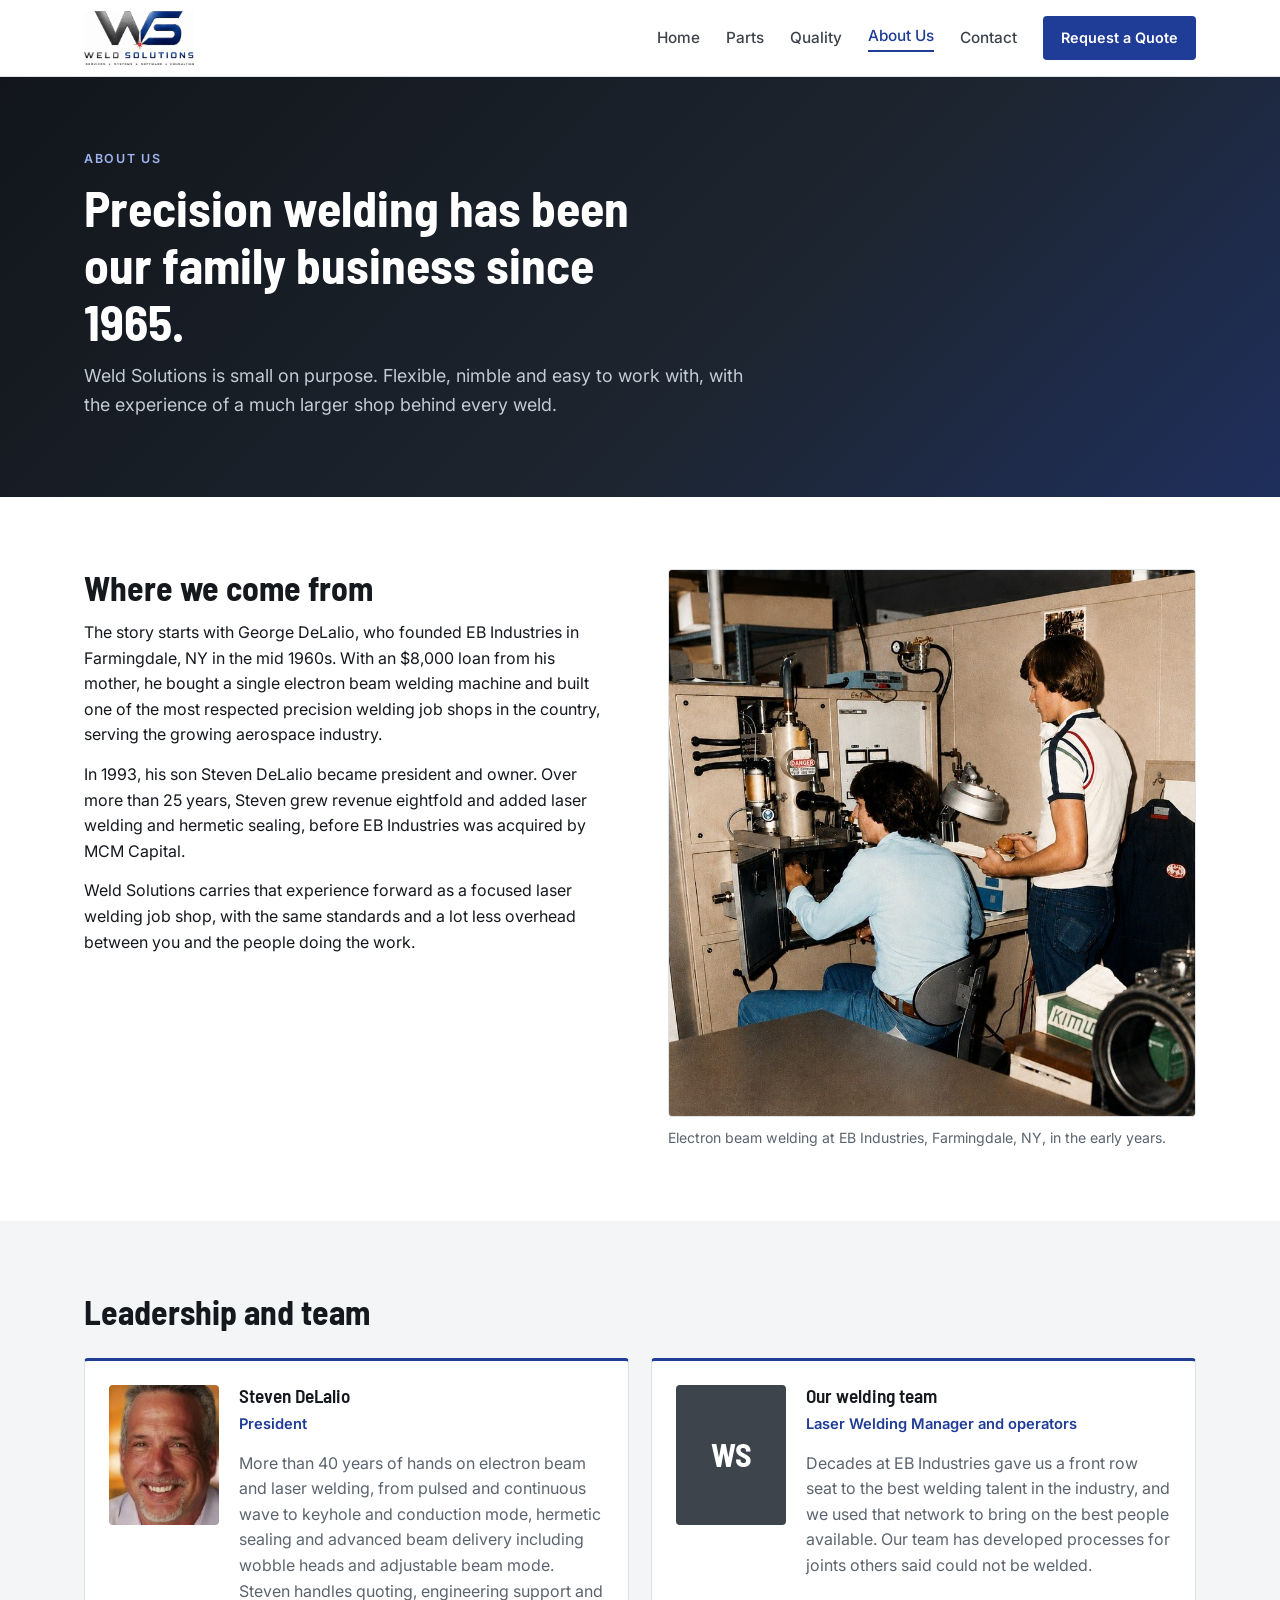
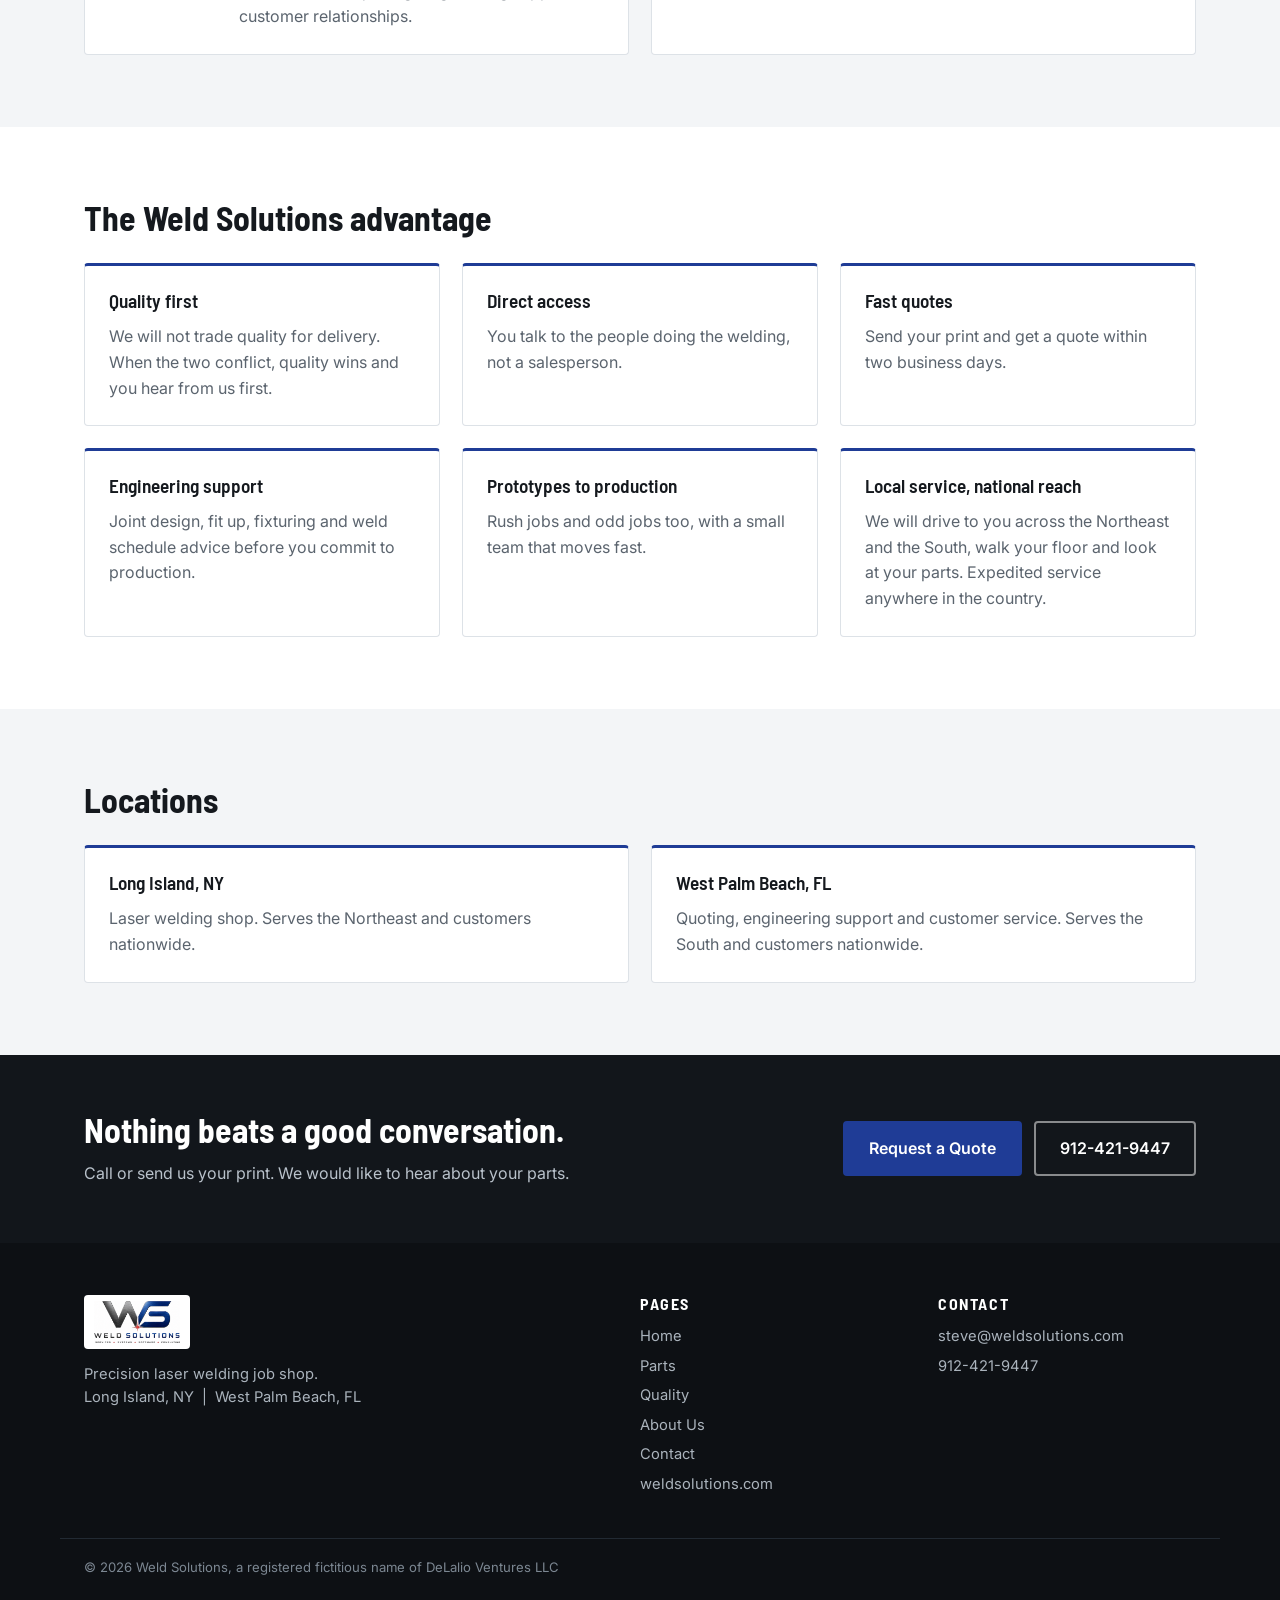
==== about.html @ ae3b3704 "Five page site: parts, quality, about, contact" ====
<!doctype html>
<html lang="en">
<head>
<meta charset="utf-8">
<meta name="viewport" content="width=device-width, initial-scale=1">
<title>About Us | Weld Solutions Laser Welding</title>
<meta name="description" content="Weld Solutions carries forward the experience of EB Industries, founded in 1965, as a focused precision laser welding job shop on Long Island, NY and in West Palm Beach, FL.">
<link rel="preconnect" href="https://fonts.googleapis.com">
<link rel="preconnect" href="https://fonts.gstatic.com" crossorigin>
<link href="https://fonts.googleapis.com/css2?family=Barlow+Semi+Condensed:wght@500;600;700&family=Inter:wght@400;500;600&display=swap" rel="stylesheet">
<link rel="stylesheet" href="styles.css">
</head>
<body>
<header class="site">
  <div class="wrap bar">
    <a class="logo" href="index.html"><img src="images/ws-logo.png" alt="Weld Solutions"></a>
    <button class="menu-btn" aria-label="Menu" onclick="document.body.classList.toggle('nav-open')">&#9776;</button>
    <nav><a href="index.html">Home</a><a href="parts.html">Parts</a><a href="quality.html">Quality</a><a href="about.html" class="on" aria-current="page">About Us</a><a href="contact.html">Contact</a><a class="btn small" href="contact.html">Request a Quote</a></nav>
  </div>
</header>
<main>

<section class="page-head"><div class="wrap">
  <p class="eyebrow">About us</p>
  <h1>Precision welding has been our family business since 1965.</h1>
  <p class="lead">Weld Solutions is small on purpose. Flexible, nimble and easy to work with, with the experience of a much larger shop behind every weld.</p>
</div></section>

<section><div class="wrap split">
  <div>
    <h2>Where we come from</h2>
    <p>The story starts with George DeLalio, who founded EB Industries in Farmingdale, NY in the mid 1960s. With an $8,000 loan from his mother, he bought a single electron beam welding machine and built one of the most respected precision welding job shops in the country, serving the growing aerospace industry.</p>
    <p>In 1993, his son Steven DeLalio became president and owner. Over more than 25 years, Steven grew revenue eightfold and added laser welding and hermetic sealing, before EB Industries was acquired by MCM Capital.</p>
    <p>Weld Solutions carries that experience forward as a focused laser welding job shop, with the same standards and a lot less overhead between you and the people doing the work.</p>
  </div>
  <figure class="fig">
    <img src="images/eb-industries-early-years.jpg" alt="Electron beam welding at EB Industries in its early years">
    <figcaption>Electron beam welding at EB Industries, Farmingdale, NY, in the early years.</figcaption>
  </figure>
</div></section>

<section class="alt"><div class="wrap">
  <h2>Leadership and team</h2>
  <div class="people">
    <div class="person card">
      <img src="images/steven-delalio.jpg" alt="Steven DeLalio">
      <div>
        <h3>Steven DeLalio</h3>
        <p class="role">President</p>
        <p>More than 40 years of hands on electron beam and laser welding, from pulsed and continuous wave to keyhole and conduction mode, hermetic sealing and advanced beam delivery including wobble heads and adjustable beam mode. Steven handles quoting, engineering support and customer relationships.</p>
      </div>
    </div>
    <div class="person card">
      <div class="avatar">WS</div>
      <div>
        <h3>Our welding team</h3>
        <p class="role">Laser Welding Manager and operators</p>
        <p>Decades at EB Industries gave us a front row seat to the best welding talent in the industry, and we used that network to bring on the best people available. Our team has developed processes for joints others said could not be welded.</p>
      </div>
    </div>
  </div>
</div></section>

<section><div class="wrap">
  <h2>The Weld Solutions advantage</h2>
  <div class="grid3">
    <div class="card"><h3>Quality first</h3><p>We will not trade quality for delivery. When the two conflict, quality wins and you hear from us first.</p></div>
    <div class="card"><h3>Direct access</h3><p>You talk to the people doing the welding, not a salesperson.</p></div>
    <div class="card"><h3>Fast quotes</h3><p>Send your print and get a quote within two business days.</p></div>
    <div class="card"><h3>Engineering support</h3><p>Joint design, fit up, fixturing and weld schedule advice before you commit to production.</p></div>
    <div class="card"><h3>Prototypes to production</h3><p>Rush jobs and odd jobs too, with a small team that moves fast.</p></div>
    <div class="card"><h3>Local service, national reach</h3><p>We will drive to you across the Northeast and the South, walk your floor and look at your parts. Expedited service anywhere in the country.</p></div>
  </div>
</div></section>

<section class="alt"><div class="wrap">
  <h2>Locations</h2>
  <div class="grid2">
    <div class="card"><h3>Long Island, NY</h3><p>Laser welding shop. Serves the Northeast and customers nationwide.</p></div>
    <div class="card"><h3>West Palm Beach, FL</h3><p>Quoting, engineering support and customer service. Serves the South and customers nationwide.</p></div>
  </div>
</div></section>
<section class="cta-band"><div class="wrap cta-row">
  <div><h2>Nothing beats a good conversation.</h2><p>Call or send us your print. We would like to hear about your parts.</p></div>
  <div class="cta-btns"><a class="btn" href="contact.html">Request a Quote</a><a class="btn ghost" href="tel:+19124219447">912-421-9447</a></div>
</div></section>

</main>
<footer class="site">
  <div class="wrap foot">
    <div>
      <img src="images/ws-logo.png" alt="Weld Solutions" class="flogo">
      <p>Precision laser welding job shop.<br>Long Island, NY &nbsp;|&nbsp; West Palm Beach, FL</p>
    </div>
    <div>
      <h4>Pages</h4>
      <a href="index.html">Home</a><a href="parts.html">Parts</a><a href="quality.html">Quality</a><a href="about.html">About Us</a><a href="contact.html">Contact</a>
      <a href="https://weldsolutions.com">weldsolutions.com</a>
    </div>
    <div>
      <h4>Contact</h4>
      <a href="mailto:steve@weldsolutions.com">steve@weldsolutions.com</a>
      <a href="tel:+19124219447">912-421-9447</a>
    </div>
  </div>
  <div class="wrap legal">&copy; <span class="yr">2026</span> Weld Solutions, a registered fictitious name of DeLalio Ventures LLC</div>
</footer>
<script>document.querySelectorAll('.yr').forEach(e=>e.textContent=new Date().getFullYear());</script>
</body>
</html>
---- styles.css ----
:root {
  --ink: #15191e;
  --steel: #3d444c;
  --muted: #5b646e;
  --line: #dde2e7;
  --bg: #ffffff;
  --alt: #f3f5f7;
  --blue: #1f3c96;
  --blue-dk: #162c70;
  --red: #d4202a;
  --dark: #12161b;
}
* { box-sizing: border-box; }
html { scroll-behavior: smooth; }
body { margin: 0; font-family: Inter, "Segoe UI", Roboto, Helvetica, Arial, sans-serif; color: var(--ink); background: var(--bg); line-height: 1.6; font-size: 16px; text-align: left; }
img { max-width: 100%; display: block; }
a { color: var(--blue); }
h1, h2, h3, h4 { font-family: "Barlow Semi Condensed", "Segoe UI", sans-serif; line-height: 1.15; margin: 0 0 12px; color: var(--ink); }
h1 { font-size: clamp(2rem, 4.2vw, 3.1rem); font-weight: 700; }
h2 { font-size: clamp(1.6rem, 2.8vw, 2.1rem); font-weight: 700; }
h3 { font-size: 1.2rem; font-weight: 600; }
p { margin: 0 0 14px; }
.wrap { max-width: 1160px; margin: 0 auto; padding: 0 24px; }
section { padding: 72px 0; }
section.alt { background: var(--alt); }
.eyebrow { text-transform: uppercase; letter-spacing: .14em; font-size: .78rem; font-weight: 600; color: var(--blue); margin-bottom: 10px; }
.lead { font-size: 1.12rem; color: var(--muted); max-width: 62ch; }

/* header */
header.site { position: sticky; top: 0; z-index: 20; background: rgba(255,255,255,.97); border-bottom: 1px solid var(--line); }
.bar { display: flex; align-items: center; justify-content: space-between; height: 76px; }
.logo img { height: 54px; width: auto; }
header nav { display: flex; align-items: center; gap: 26px; }
header nav a { color: var(--steel); text-decoration: none; font-weight: 500; font-size: .96rem; }
header nav a:hover, header nav a.on { color: var(--blue); }
header nav a.on { box-shadow: inset 0 -2px 0 var(--blue); padding-bottom: 4px; }
.menu-btn { display: none; background: none; border: 0; font-size: 1.6rem; color: var(--steel); cursor: pointer; }

/* buttons */
.btn { display: inline-block; background: var(--blue); color: #fff !important; text-decoration: none; font-weight: 600; padding: 13px 24px; border-radius: 4px; border: 2px solid var(--blue); font-size: 1rem; cursor: pointer; font-family: inherit; }
.btn:hover { background: var(--blue-dk); border-color: var(--blue-dk); }
.btn.small { padding: 8px 16px; font-size: .9rem; box-shadow: none !important; }
.btn.ghost { background: transparent; color: var(--blue) !important; }
.btn.ghost.light { color: #fff !important; border-color: rgba(255,255,255,.6); }
.btn.ghost.light:hover { border-color: #fff; background: rgba(255,255,255,.08); }
.btn.outline { background: transparent; color: var(--blue) !important; }
.btn.outline:hover { background: var(--blue); color: #fff !important; }

/* hero */
.hero { background: linear-gradient(135deg, #12161b 0%, #1d2530 55%, #1f2f5c 100%); color: #e9edf2; padding: 88px 0 96px; }
.hero h1 { color: #fff; }
.hero .eyebrow { color: #9fb4ee; }
.hero .lead { color: #c3cbd4; }
.hero-grid { display: grid; grid-template-columns: 1.15fr .85fr; gap: 56px; align-items: center; }
.hero-btns { display: flex; gap: 14px; flex-wrap: wrap; margin-top: 26px; }
.hero-fig { margin: 0; }
.hero-fig img { border-radius: 6px; box-shadow: 0 20px 50px rgba(0,0,0,.45); }
.hero-fig figcaption { color: #9aa4ae; font-size: .85rem; margin-top: 10px; }

.stats { padding: 0; background: var(--blue); color: #fff; }
.stat-row { display: grid; grid-template-columns: repeat(4, 1fr); }
.stat-row div { padding: 26px 20px; border-left: 1px solid rgba(255,255,255,.18); }
.stat-row div:first-child { border-left: 0; padding-left: 0; }
.stat-row b { display: block; font-family: "Barlow Semi Condensed", sans-serif; font-size: 2rem; line-height: 1.1; }
.stat-row span { font-size: .9rem; color: #d3dcf5; }

/* page head */
.page-head { background: linear-gradient(135deg, #12161b 0%, #1d2530 60%, #1f2f5c 100%); padding: 72px 0 64px; }
.page-head h1 { color: #fff; max-width: 22ch; }
.page-head .eyebrow { color: #9fb4ee; }
.page-head .lead { color: #c3cbd4; }
.chips { display: flex; flex-wrap: wrap; gap: 10px; margin-top: 22px; }
.chips a { color: #fff; text-decoration: none; border: 1px solid rgba(255,255,255,.35); padding: 7px 14px; border-radius: 30px; font-size: .9rem; }
.chips a:hover { background: rgba(255,255,255,.1); }

/* cards and grids */
.grid2, .grid3, .grid4, .grid-parts { display: grid; gap: 22px; margin-top: 26px; }
.grid2 { grid-template-columns: repeat(2, 1fr); }
.grid3 { grid-template-columns: repeat(3, 1fr); }
.grid4 { grid-template-columns: repeat(4, 1fr); }
.grid-parts { grid-template-columns: repeat(auto-fit, minmax(250px, 1fr)); }
.card { background: #fff; border: 1px solid var(--line); border-top: 3px solid var(--blue); border-radius: 4px; padding: 24px; }
section.alt .card { border-color: var(--line); border-top-color: var(--blue); }
.card p:last-child { margin-bottom: 0; }
.card p { color: var(--muted); }
.head-row { display: flex; justify-content: space-between; align-items: flex-end; gap: 20px; }
.more { font-weight: 600; text-decoration: none; white-space: nowrap; }

.part { background: #fff; border: 1px solid var(--line); border-radius: 4px; overflow: hidden; display: flex; flex-direction: column; }
.pimg { background: #f6f8fa; border-bottom: 1px solid var(--line); height: 190px; overflow: hidden; display: flex; align-items: center; justify-content: center; }
.pimg img { width: 100%; height: 100%; object-fit: cover; }
.pbody { padding: 20px; }
.pbody p { color: var(--muted); font-size: .95rem; }
.mat { font-size: .88rem !important; margin: 0; padding-top: 12px; border-top: 1px solid var(--line); color: var(--steel) !important; }
.mat span { display: block; text-transform: uppercase; letter-spacing: .1em; font-size: .7rem; color: var(--muted); font-weight: 600; }

.split { display: grid; grid-template-columns: 1fr 1fr; gap: 56px; align-items: start; }
.fig { margin: 0; }
.fig img { border-radius: 4px; border: 1px solid var(--line); }
.fig figcaption { font-size: .88rem; color: var(--muted); margin-top: 10px; }
.checks { list-style: none; padding: 0; margin: 0 0 22px; }
.checks li { position: relative; padding-left: 28px; margin-bottom: 10px; }
.checks li::before { content: ""; position: absolute; left: 0; top: .5em; width: 12px; height: 7px; border-left: 2px solid var(--blue); border-bottom: 2px solid var(--blue); transform: rotate(-45deg); }
.industries { border-top-color: var(--steel); }
.note { font-size: .92rem; color: var(--muted); border-left: 3px solid var(--line); padding-left: 14px; }

.policy { margin: 0; background: var(--alt); border-left: 5px solid var(--blue); padding: 32px 36px; border-radius: 0 4px 4px 0; }
.policy p:not(.eyebrow) { font-size: 1.12rem; font-family: "Barlow Semi Condensed", sans-serif; font-weight: 500; color: var(--ink); }

.spec { width: 100%; border-collapse: collapse; margin-top: 10px; background: #fff; }
.spec th, .spec td { text-align: left; padding: 12px 14px; border-bottom: 1px solid var(--line); vertical-align: top; font-size: .95rem; }
.spec th { white-space: nowrap; color: var(--blue); font-weight: 600; width: 1%; }

.people { display: grid; grid-template-columns: 1fr 1fr; gap: 22px; margin-top: 26px; }
.person { display: flex; gap: 20px; align-items: flex-start; }
.person img, .avatar { width: 110px; height: 140px; object-fit: cover; border-radius: 4px; flex: none; }
.avatar { background: var(--steel); color: #fff; display: flex; align-items: center; justify-content: center; font-family: "Barlow Semi Condensed", sans-serif; font-size: 2rem; font-weight: 700; }
.role { color: var(--blue) !important; font-weight: 600; font-size: .92rem; margin-top: -6px; }

/* CTA */
.cta-band { background: var(--dark); color: #fff; padding: 56px 0; }
.cta-band h2 { color: #fff; }
.cta-band p { color: #b9c2cb; margin: 0; }
.cta-row { display: flex; justify-content: space-between; align-items: center; gap: 30px; }
.cta-btns { display: flex; gap: 12px; flex-wrap: wrap; }
.cta-band .btn.ghost { color: #fff !important; border-color: rgba(255,255,255,.5); }

/* form */
.form label { display: block; font-weight: 500; font-size: .92rem; margin-bottom: 16px; color: var(--steel); }
.form input, .form textarea { display: block; width: 100%; margin-top: 6px; padding: 11px 12px; border: 1px solid #c4ccd4; border-radius: 4px; font: inherit; color: var(--ink); background: #fff; }
.form input:focus, .form textarea:focus { outline: 2px solid var(--blue); border-color: var(--blue); }
.form input[type=file] { padding: 9px; background: var(--alt); }
.row2 { display: grid; grid-template-columns: 1fr 1fr; gap: 16px; }
.hp { position: absolute; left: -9999px; }
.contact aside h3 { margin-top: 18px; }
.contact aside h3:first-child { margin-top: 0; }
.steps { padding-left: 20px; margin: 0; color: var(--muted); }
.steps li { margin-bottom: 6px; }

/* footer */
footer.site { background: #0d1014; color: #aab3bc; padding: 52px 0 24px; font-size: .92rem; }
.foot { display: grid; grid-template-columns: 2fr 1fr 1fr; gap: 40px; }
.flogo { height: 54px; width: auto; background: #fff; padding: 6px 10px; border-radius: 4px; margin-bottom: 14px; }
footer h4 { color: #fff; font-size: 1rem; text-transform: uppercase; letter-spacing: .1em; }
footer a { display: block; color: #aab3bc; text-decoration: none; margin-bottom: 6px; }
footer a:hover { color: #fff; }
.legal { border-top: 1px solid #222a33; margin-top: 36px; padding-top: 18px; font-size: .82rem; color: #7c8792; }

/* responsive */
@media (max-width: 960px) {
  .hero-grid, .split, .people { grid-template-columns: 1fr; gap: 36px; }
  .grid3 { grid-template-columns: repeat(2, 1fr); }
  .grid4 { grid-template-columns: repeat(2, 1fr); }
  .stat-row { grid-template-columns: repeat(2, 1fr); }
  .stat-row div:nth-child(3) { border-left: 0; padding-left: 0; }
  .menu-btn { display: block; }
  header nav { display: none; position: absolute; top: 76px; left: 0; right: 0; background: #fff; flex-direction: column; align-items: flex-start; gap: 0; padding: 8px 24px 20px; border-bottom: 1px solid var(--line); }
  header nav a { padding: 12px 0; width: 100%; border-bottom: 1px solid var(--line); }
  header nav a.on { box-shadow: none; }
  header nav .btn { margin-top: 14px; width: auto; border-bottom: 0; text-align: center; }
  body.nav-open header nav { display: flex; }
  .cta-row { flex-direction: column; align-items: flex-start; }
  .foot { grid-template-columns: 1fr 1fr; }
}
@media (max-width: 600px) {
  section { padding: 52px 0; }
  .wrap { padding: 0 16px; }
  .grid2, .grid3, .grid4, .grid-parts, .row2 { grid-template-columns: 1fr; }
  .hero { padding: 56px 0 64px; }
  .person { flex-direction: column; }
  .foot { grid-template-columns: 1fr; }
  .head-row { flex-direction: column; align-items: flex-start; }
  .logo img { height: 44px; }
}
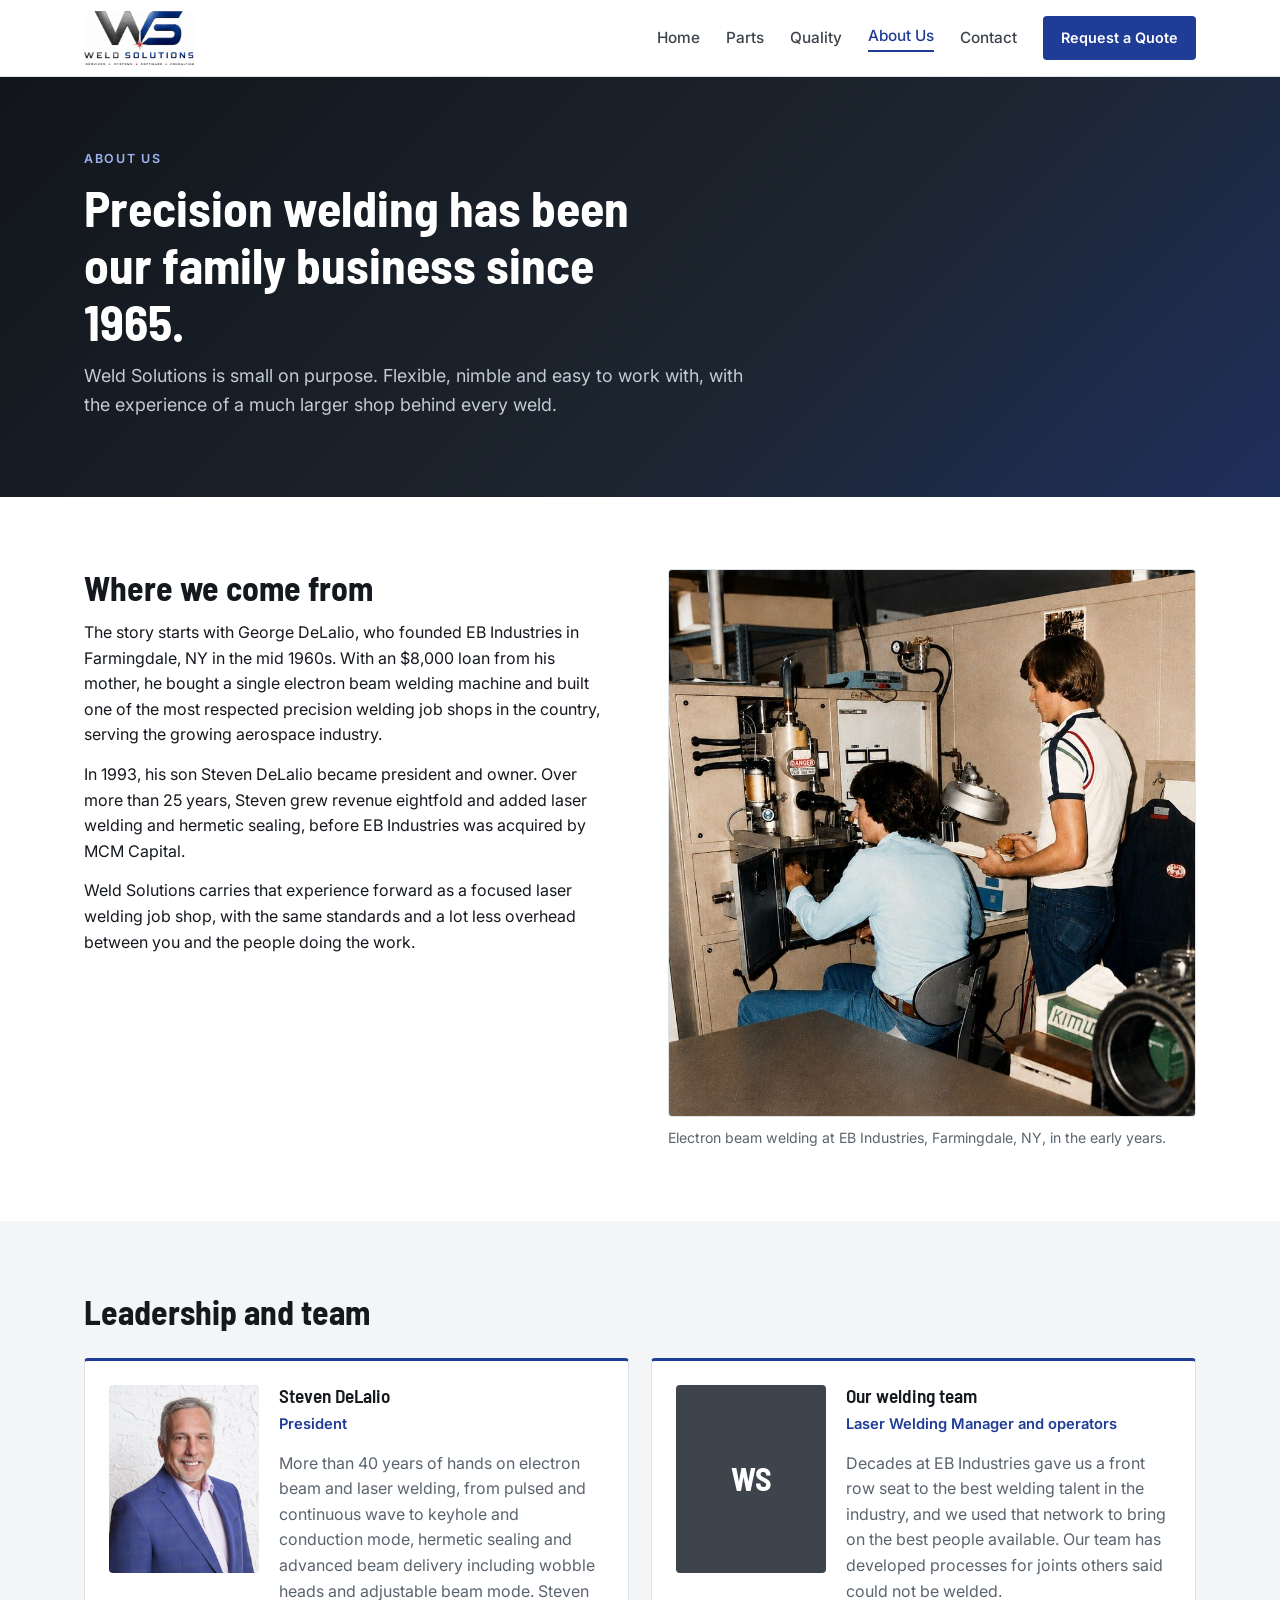
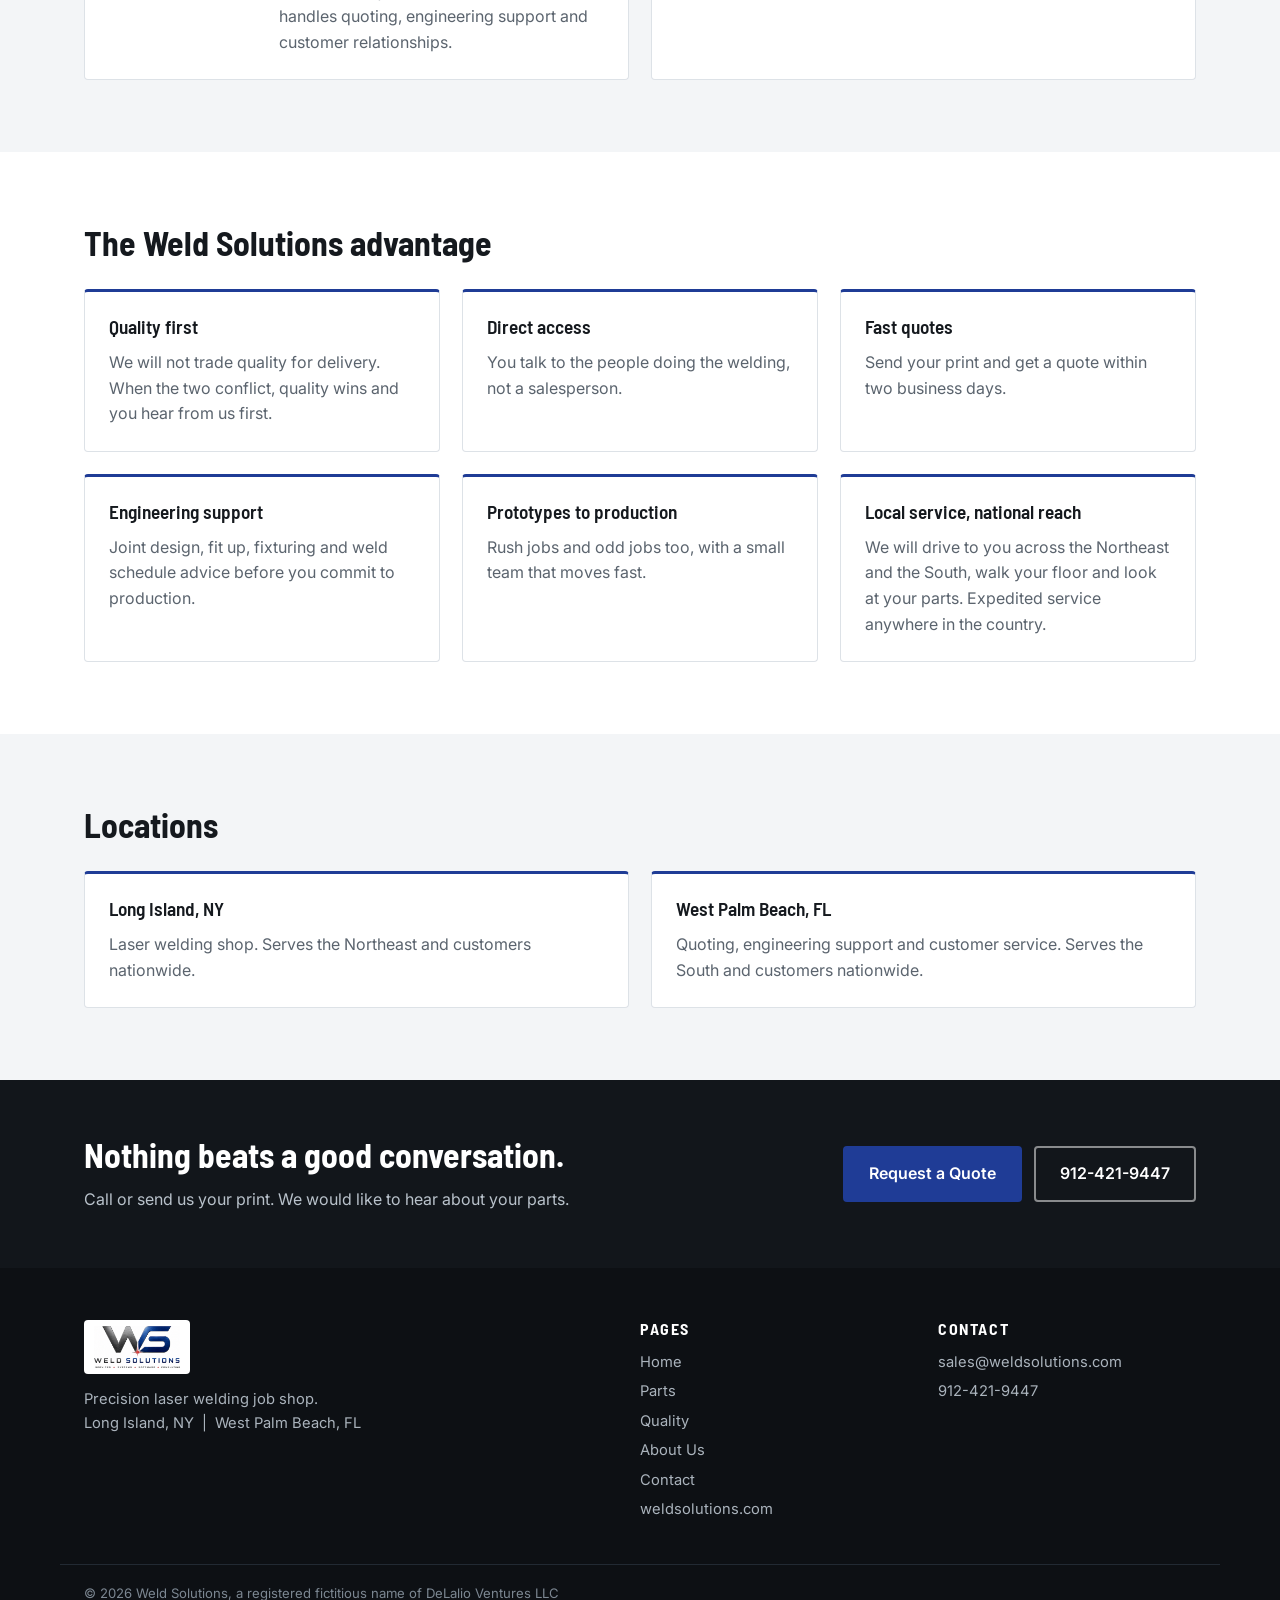
==== commit d75b37e0: "New headshot, keyhole cross section, sales email" ====
--- a/about.html
+++ b/about.html
@@ -99,7 +99,7 @@
     </div>
     <div>
       <h4>Contact</h4>
-      <a href="mailto:steve@weldsolutions.com">steve@weldsolutions.com</a>
+      <a href="mailto:sales@weldsolutions.com">sales@weldsolutions.com</a>
       <a href="tel:+19124219447">912-421-9447</a>
     </div>
   </div>
--- a/styles.css
+++ b/styles.css
@@ -53,7 +53,7 @@
 .hero .lead { color: #c3cbd4; }
 .hero-grid { display: grid; grid-template-columns: 1.15fr .85fr; gap: 56px; align-items: center; }
 .hero-btns { display: flex; gap: 14px; flex-wrap: wrap; margin-top: 26px; }
-.hero-fig { margin: 0; }
+.hero-fig { margin: 0 auto; max-width: 340px; }
 .hero-fig img { border-radius: 6px; box-shadow: 0 20px 50px rgba(0,0,0,.45); }
 .hero-fig figcaption { color: #9aa4ae; font-size: .85rem; margin-top: 10px; }
 
@@ -113,7 +113,7 @@
 
 .people { display: grid; grid-template-columns: 1fr 1fr; gap: 22px; margin-top: 26px; }
 .person { display: flex; gap: 20px; align-items: flex-start; }
-.person img, .avatar { width: 110px; height: 140px; object-fit: cover; border-radius: 4px; flex: none; }
+.person img, .avatar { width: 150px; height: 188px; object-fit: cover; border-radius: 4px; flex: none; }
 .avatar { background: var(--steel); color: #fff; display: flex; align-items: center; justify-content: center; font-family: "Barlow Semi Condensed", sans-serif; font-size: 2rem; font-weight: 700; }
 .role { color: var(--blue) !important; font-weight: 600; font-size: .92rem; margin-top: -6px; }
 
@@ -172,3 +172,4 @@
   .head-row { flex-direction: column; align-items: flex-start; }
   .logo img { height: 44px; }
 }
+.fig img[src*="keyhole"] { max-width: 340px; }
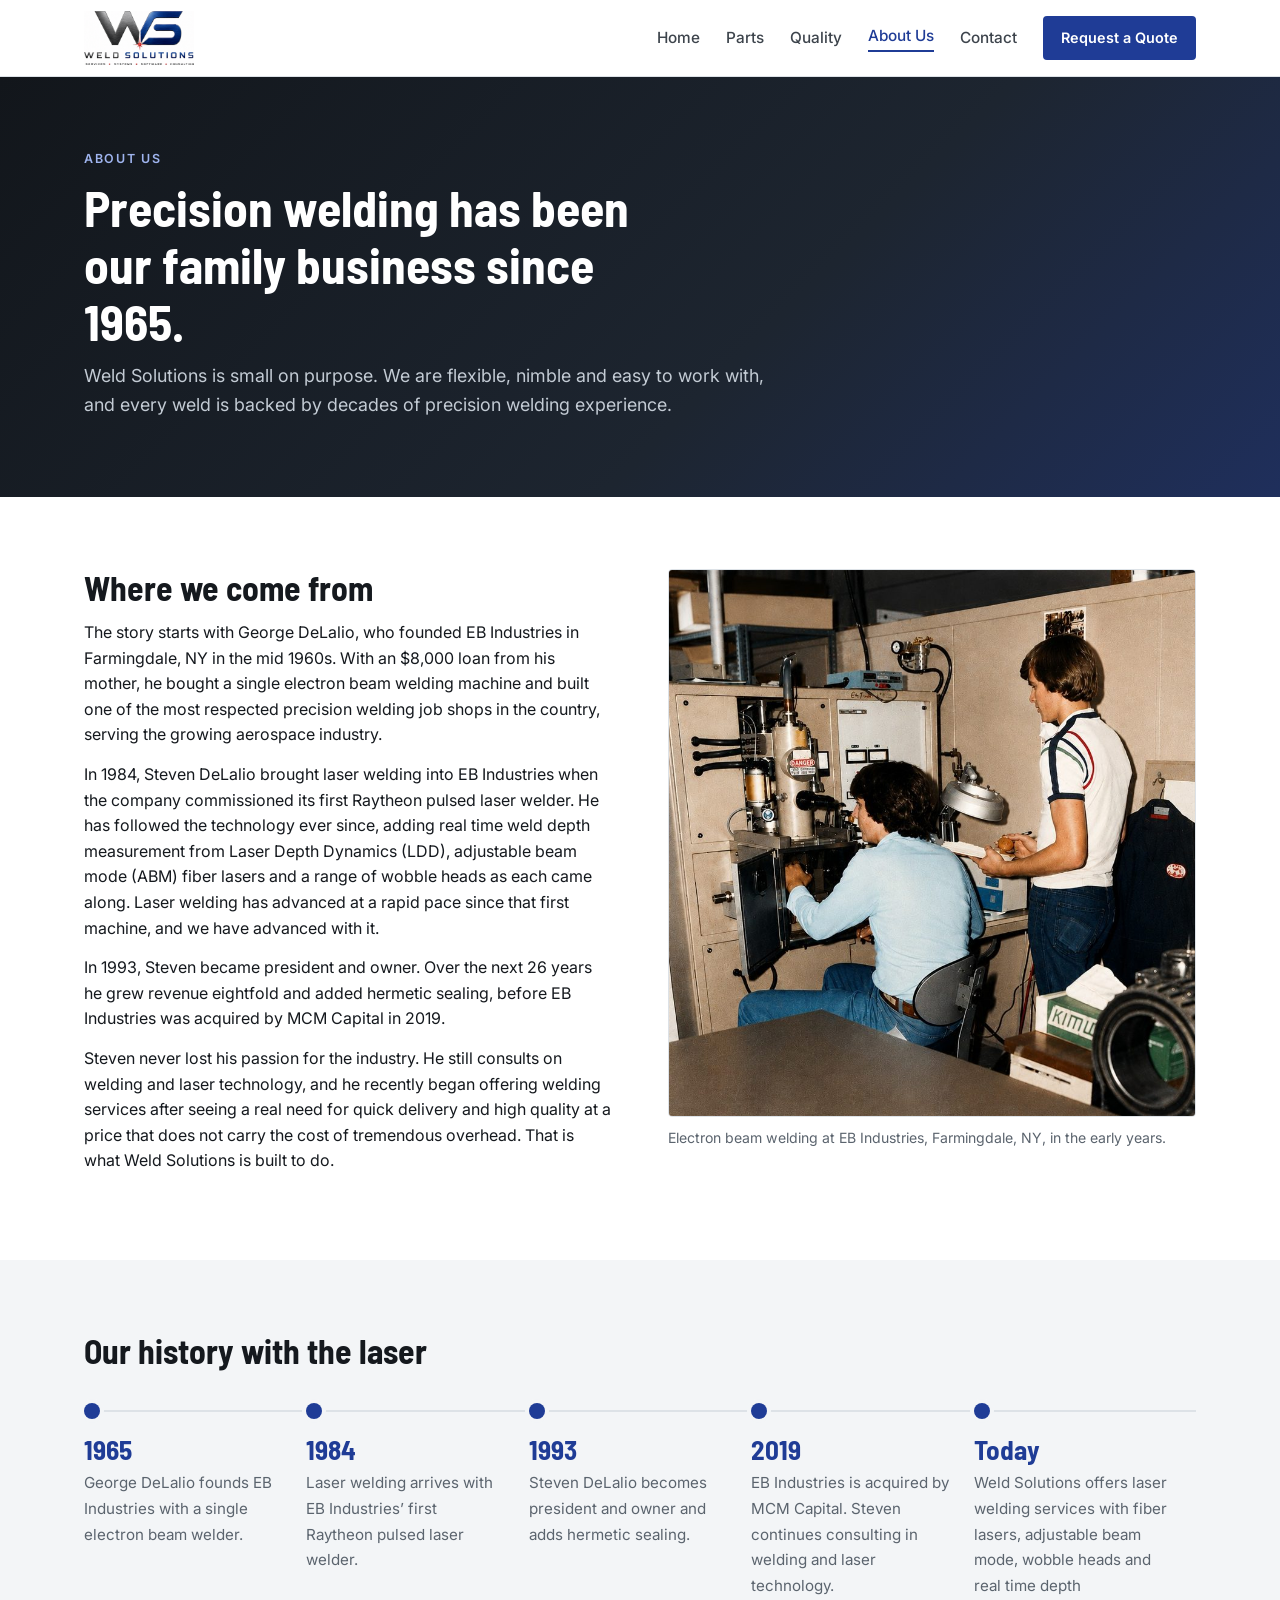
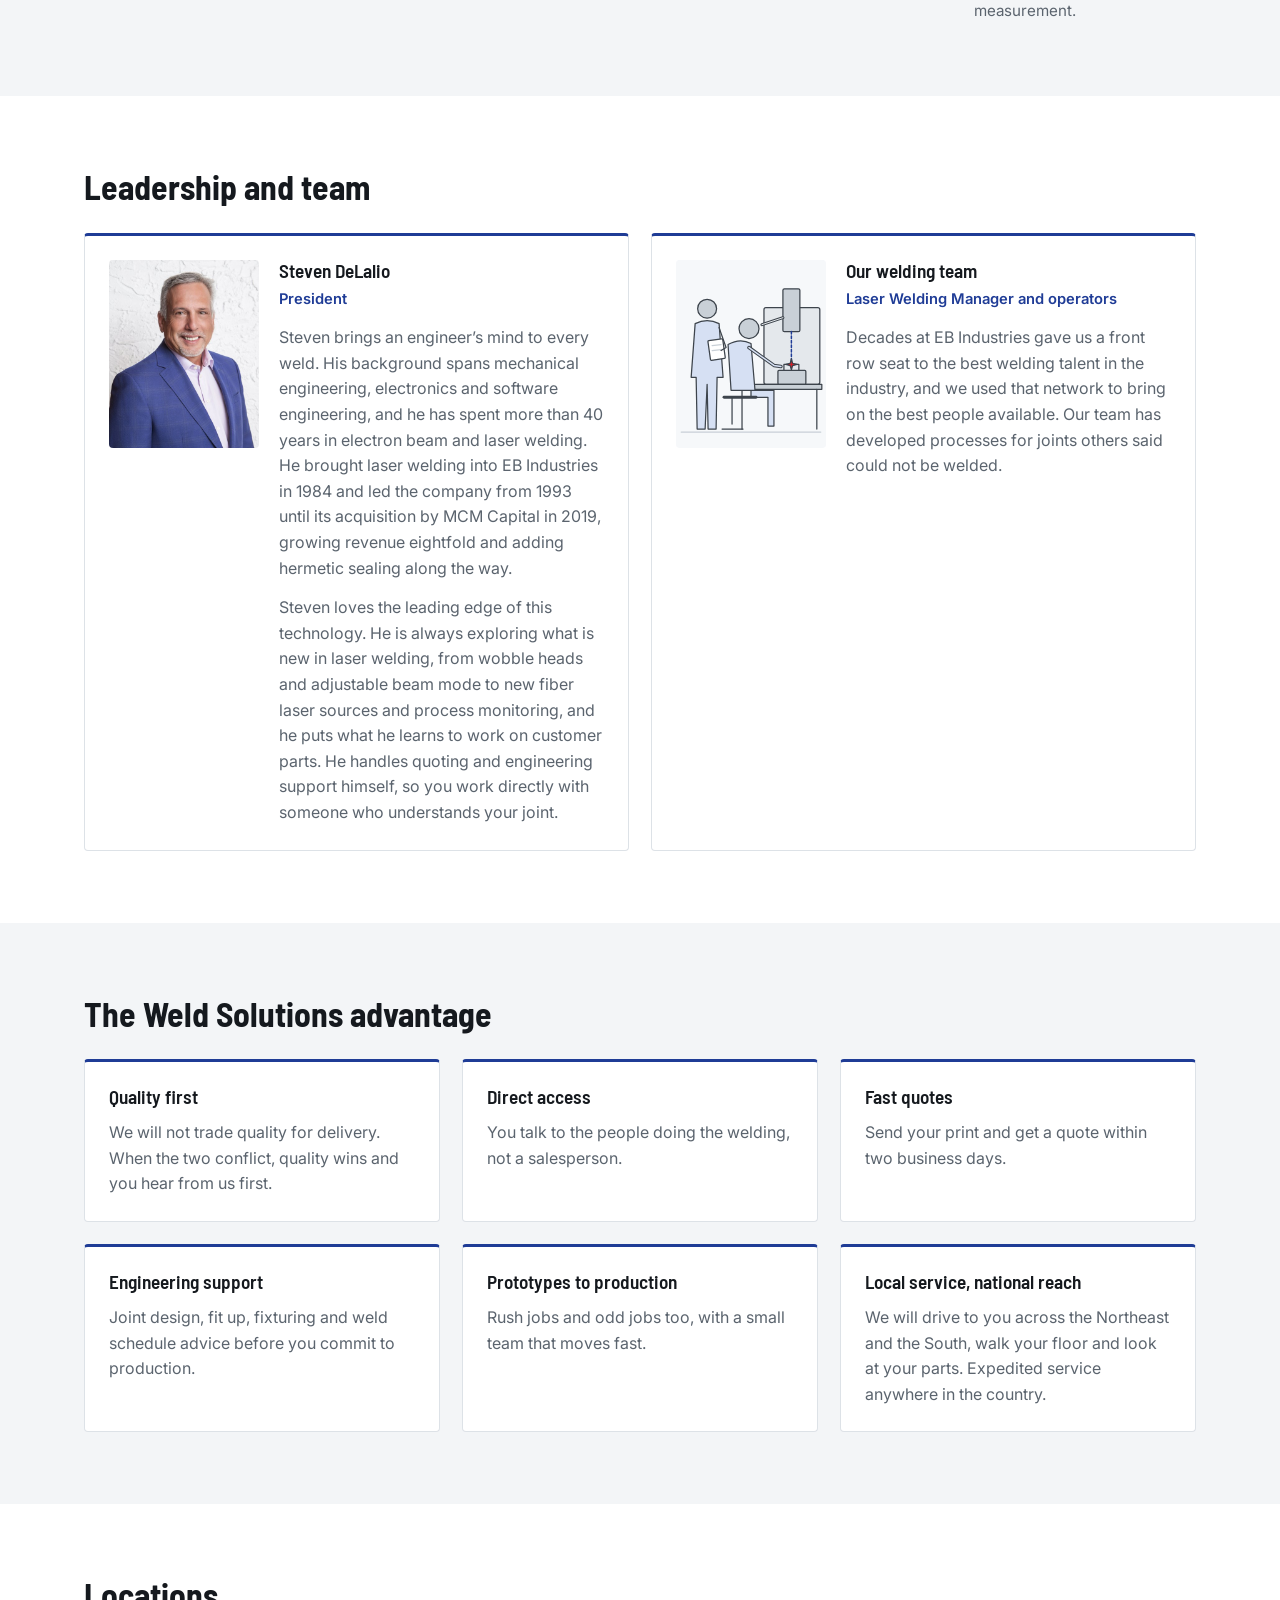
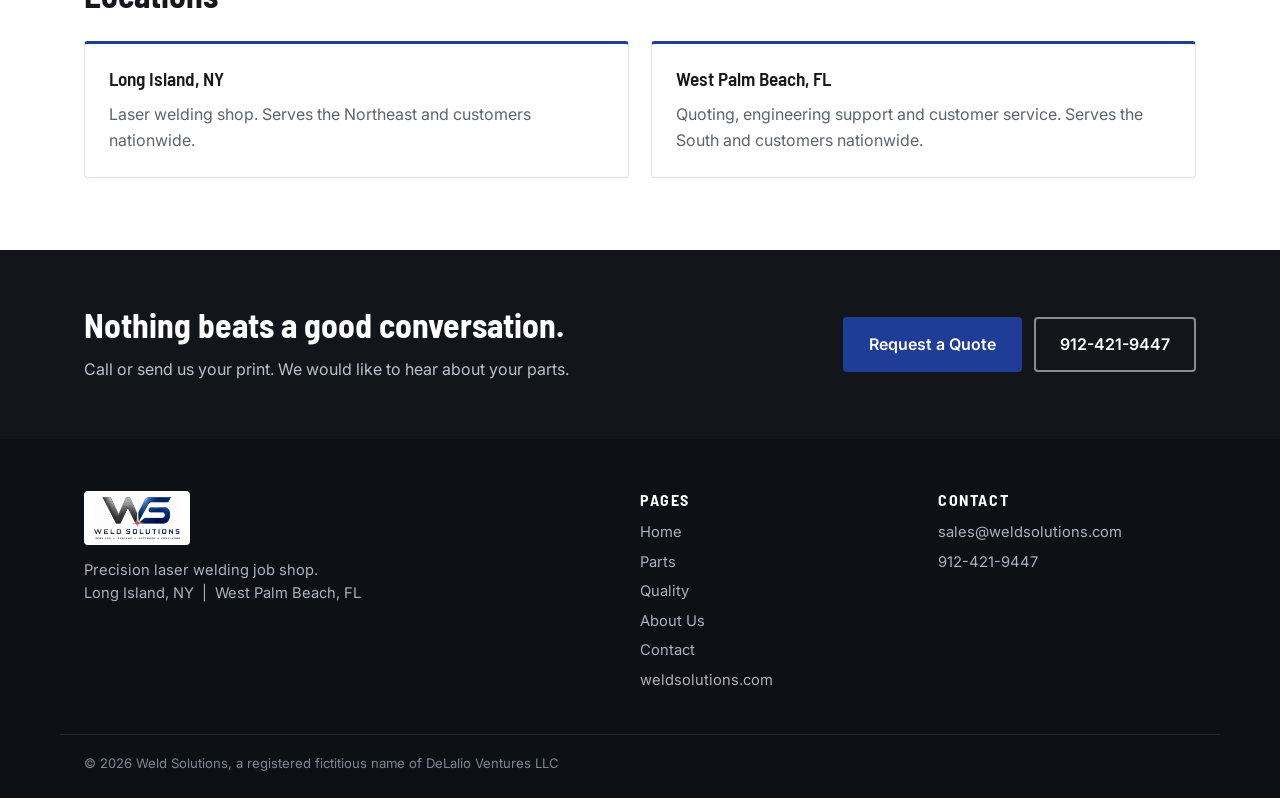
==== commit f9329825: "Five page site: parts, quality, about, contact" ====
--- a/about.html
+++ b/about.html
@@ -23,15 +23,16 @@
 <section class="page-head"><div class="wrap">
   <p class="eyebrow">About us</p>
   <h1>Precision welding has been our family business since 1965.</h1>
-  <p class="lead">Weld Solutions is small on purpose. Flexible, nimble and easy to work with, with the experience of a much larger shop behind every weld.</p>
+  <p class="lead">Weld Solutions is small on purpose. We are flexible, nimble and easy to work with, and every weld is backed by decades of precision welding experience.</p>
 </div></section>
 
 <section><div class="wrap split">
   <div>
     <h2>Where we come from</h2>
     <p>The story starts with George DeLalio, who founded EB Industries in Farmingdale, NY in the mid 1960s. With an $8,000 loan from his mother, he bought a single electron beam welding machine and built one of the most respected precision welding job shops in the country, serving the growing aerospace industry.</p>
-    <p>In 1993, his son Steven DeLalio became president and owner. Over more than 25 years, Steven grew revenue eightfold and added laser welding and hermetic sealing, before EB Industries was acquired by MCM Capital.</p>
-    <p>Weld Solutions carries that experience forward as a focused laser welding job shop, with the same standards and a lot less overhead between you and the people doing the work.</p>
+    <p>In 1984, Steven DeLalio brought laser welding into EB Industries when the company commissioned its first Raytheon pulsed laser welder. He has followed the technology ever since, adding real time weld depth measurement from Laser Depth Dynamics (LDD), adjustable beam mode (ABM) fiber lasers and a range of wobble heads as each came along. Laser welding has advanced at a rapid pace since that first machine, and we have advanced with it.</p>
+    <p>In 1993, Steven became president and owner. Over the next 26 years he grew revenue eightfold and added hermetic sealing, before EB Industries was acquired by MCM Capital in 2019.</p>
+    <p>Steven never lost his passion for the industry. He still consults on welding and laser technology, and he recently began offering welding services after seeing a real need for quick delivery and high quality at a price that does not carry the cost of tremendous overhead. That is what Weld Solutions is built to do.</p>
   </div>
   <figure class="fig">
     <img src="images/eb-industries-early-years.jpg" alt="Electron beam welding at EB Industries in its early years">
@@ -40,6 +41,17 @@
 </div></section>
 
 <section class="alt"><div class="wrap">
+  <h2>Our history with the laser</h2>
+  <ol class="timeline">
+    <li><b>1965</b><span>George DeLalio founds EB Industries with a single electron beam welder.</span></li>
+    <li><b>1984</b><span>Laser welding arrives with EB Industries&rsquo; first Raytheon pulsed laser welder.</span></li>
+    <li><b>1993</b><span>Steven DeLalio becomes president and owner and adds hermetic sealing.</span></li>
+    <li><b>2019</b><span>EB Industries is acquired by MCM Capital. Steven continues consulting in welding and laser technology.</span></li>
+    <li><b>Today</b><span>Weld Solutions offers laser welding services with fiber lasers, adjustable beam mode, wobble heads and real time depth measurement.</span></li>
+  </ol>
+</div></section>
+
+<section><div class="wrap">
   <h2>Leadership and team</h2>
   <div class="people">
     <div class="person card">
@@ -47,11 +59,12 @@
       <div>
         <h3>Steven DeLalio</h3>
         <p class="role">President</p>
-        <p>More than 40 years of hands on electron beam and laser welding, from pulsed and continuous wave to keyhole and conduction mode, hermetic sealing and advanced beam delivery including wobble heads and adjustable beam mode. Steven handles quoting, engineering support and customer relationships.</p>
+        <p>Steven brings an engineer&rsquo;s mind to every weld. His background spans mechanical engineering, electronics and software engineering, and he has spent more than 40 years in electron beam and laser welding. He brought laser welding into EB Industries in 1984 and led the company from 1993 until its acquisition by MCM Capital in 2019, growing revenue eightfold and adding hermetic sealing along the way.</p>
+        <p>Steven loves the leading edge of this technology. He is always exploring what is new in laser welding, from wobble heads and adjustable beam mode to new fiber laser sources and process monitoring, and he puts what he learns to work on customer parts. He handles quoting and engineering support himself, so you work directly with someone who understands your joint.</p>
       </div>
     </div>
     <div class="person card">
-      <div class="avatar">WS</div>
+      <img src="images/welding-team.svg" alt="Laser welding technicians at a welding workstation" class="team-art">
       <div>
         <h3>Our welding team</h3>
         <p class="role">Laser Welding Manager and operators</p>
@@ -61,7 +74,7 @@
   </div>
 </div></section>
 
-<section><div class="wrap">
+<section class="alt"><div class="wrap">
   <h2>The Weld Solutions advantage</h2>
   <div class="grid3">
     <div class="card"><h3>Quality first</h3><p>We will not trade quality for delivery. When the two conflict, quality wins and you hear from us first.</p></div>
@@ -73,7 +86,7 @@
   </div>
 </div></section>
 
-<section class="alt"><div class="wrap">
+<section><div class="wrap">
   <h2>Locations</h2>
   <div class="grid2">
     <div class="card"><h3>Long Island, NY</h3><p>Laser welding shop. Serves the Northeast and customers nationwide.</p></div>
--- a/styles.css
+++ b/styles.css
@@ -173,3 +173,17 @@
   .logo img { height: 44px; }
 }
 .fig img[src*="keyhole"] { max-width: 340px; }
+.pimg img[src$=".svg"] { object-fit: contain; }
+.person img.team-art { object-fit: contain; background: #f6f8fa; }
+.timeline { list-style: none; padding: 0; margin: 30px 0 0; display: grid; grid-template-columns: repeat(5, 1fr); gap: 0; position: relative; }
+.timeline::before { content: ""; position: absolute; top: 9px; left: 0; right: 0; height: 2px; background: var(--line); }
+.timeline li { position: relative; padding: 34px 22px 0 0; }
+.timeline li::before { content: ""; position: absolute; top: 2px; left: 0; width: 16px; height: 16px; border-radius: 50%; background: var(--blue); box-shadow: 0 0 0 4px var(--alt); }
+.timeline b { display: block; font-family: "Barlow Semi Condensed", sans-serif; font-size: 1.7rem; color: var(--blue); line-height: 1.1; margin-bottom: 6px; }
+.timeline span { color: var(--muted); font-size: .95rem; }
+@media (max-width: 760px) {
+  .timeline { grid-template-columns: 1fr; }
+  .timeline::before { top: 0; bottom: 0; left: 7px; right: auto; width: 2px; height: auto; }
+  .timeline li { padding: 0 0 22px 34px; }
+}
+.also { margin-top: 22px; color: var(--muted); }
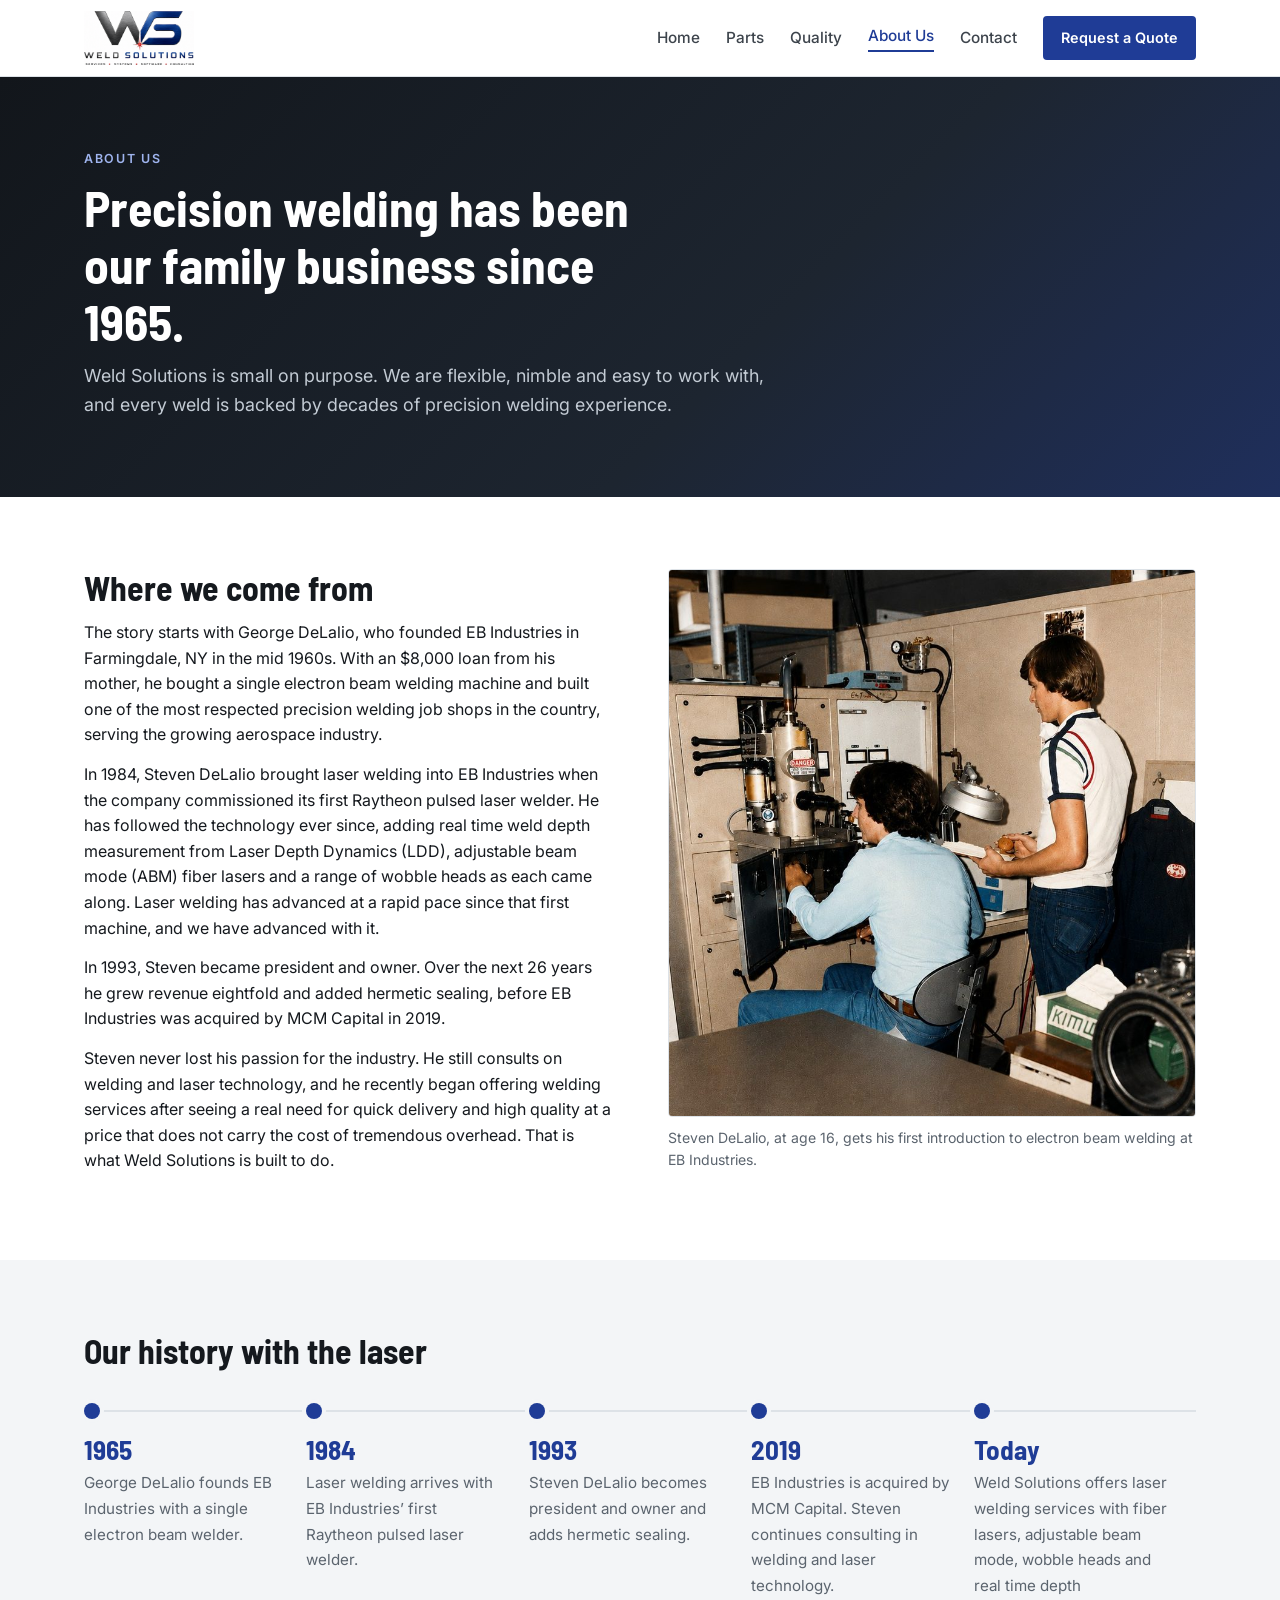
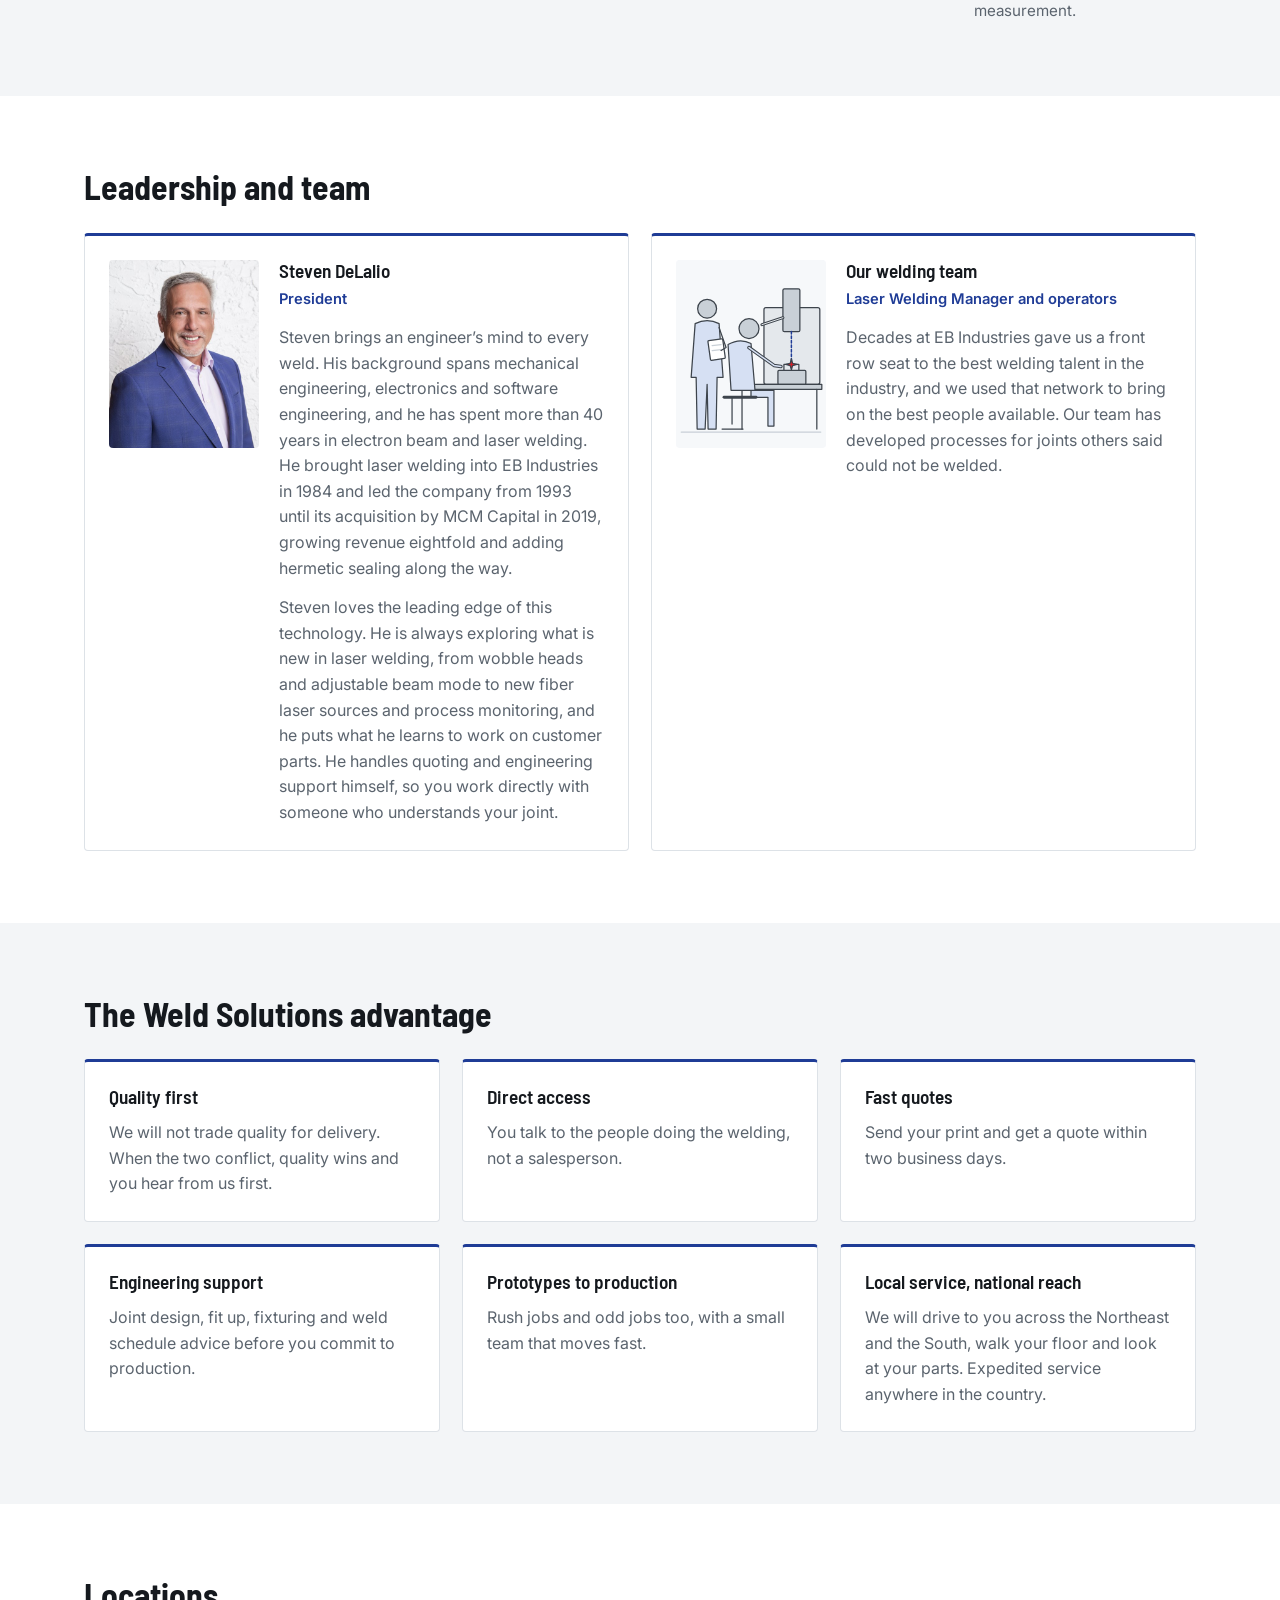
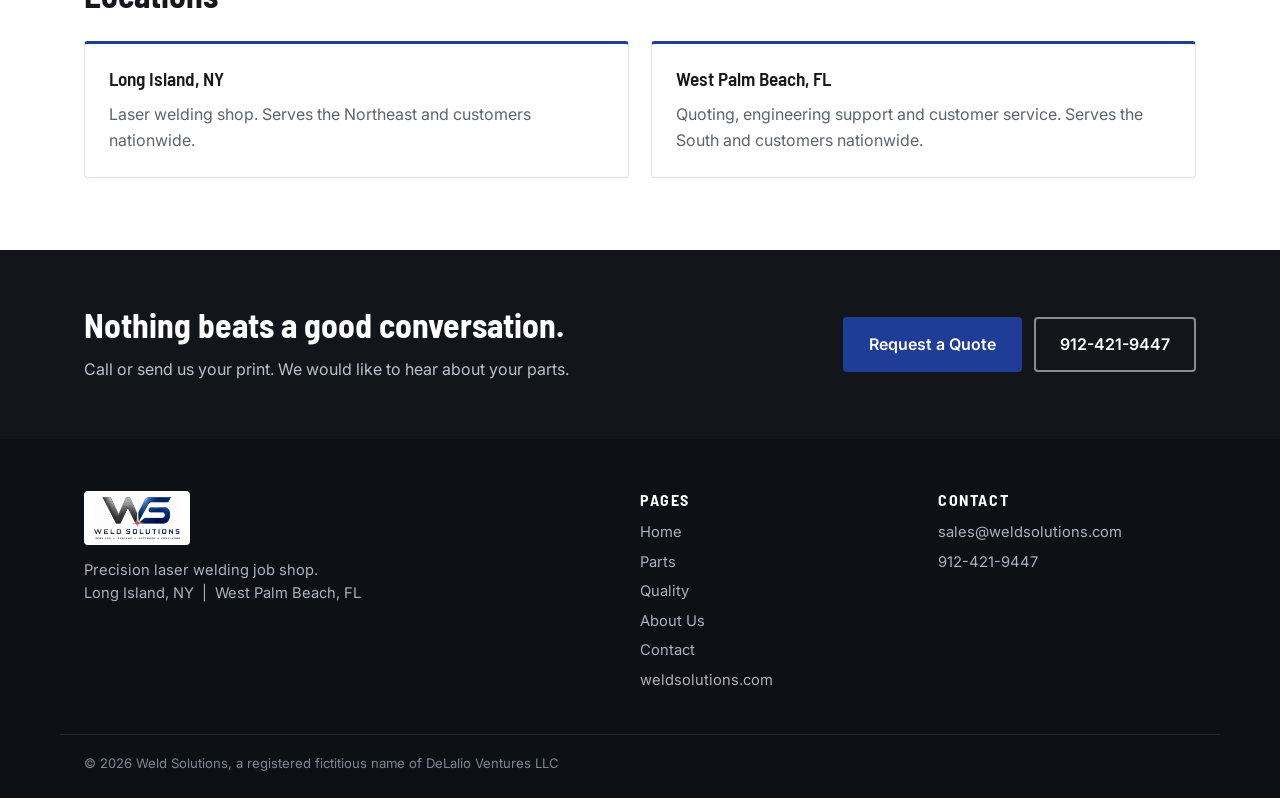
==== commit dd409d26: "More realistic cross section" ====
--- a/about.html
+++ b/about.html
@@ -35,8 +35,8 @@
     <p>Steven never lost his passion for the industry. He still consults on welding and laser technology, and he recently began offering welding services after seeing a real need for quick delivery and high quality at a price that does not carry the cost of tremendous overhead. That is what Weld Solutions is built to do.</p>
   </div>
   <figure class="fig">
-    <img src="images/eb-industries-early-years.jpg" alt="Electron beam welding at EB Industries in its early years">
-    <figcaption>Electron beam welding at EB Industries, Farmingdale, NY, in the early years.</figcaption>
+    <img src="images/eb-industries-early-years.jpg" alt="Steven DeLalio at age 16 at an electron beam welder at EB Industries">
+    <figcaption>Steven DeLalio, at age 16, gets his first introduction to electron beam welding at EB Industries.</figcaption>
   </figure>
 </div></section>
 
--- a/styles.css
+++ b/styles.css
@@ -51,9 +51,9 @@
 .hero h1 { color: #fff; }
 .hero .eyebrow { color: #9fb4ee; }
 .hero .lead { color: #c3cbd4; }
-.hero-grid { display: grid; grid-template-columns: 1.15fr .85fr; gap: 56px; align-items: center; }
+.hero-grid { display: grid; grid-template-columns: 1fr 1fr; gap: 48px; align-items: center; }
 .hero-btns { display: flex; gap: 14px; flex-wrap: wrap; margin-top: 26px; }
-.hero-fig { margin: 0 auto; max-width: 340px; }
+.hero-fig { margin: 0 auto; max-width: 560px; }
 .hero-fig img { border-radius: 6px; box-shadow: 0 20px 50px rgba(0,0,0,.45); }
 .hero-fig figcaption { color: #9aa4ae; font-size: .85rem; margin-top: 10px; }
 
@@ -172,7 +172,7 @@
   .head-row { flex-direction: column; align-items: flex-start; }
   .logo img { height: 44px; }
 }
-.fig img[src*="keyhole"] { max-width: 340px; }
+
 .pimg img[src$=".svg"] { object-fit: contain; }
 .person img.team-art { object-fit: contain; background: #f6f8fa; }
 .timeline { list-style: none; padding: 0; margin: 30px 0 0; display: grid; grid-template-columns: repeat(5, 1fr); gap: 0; position: relative; }
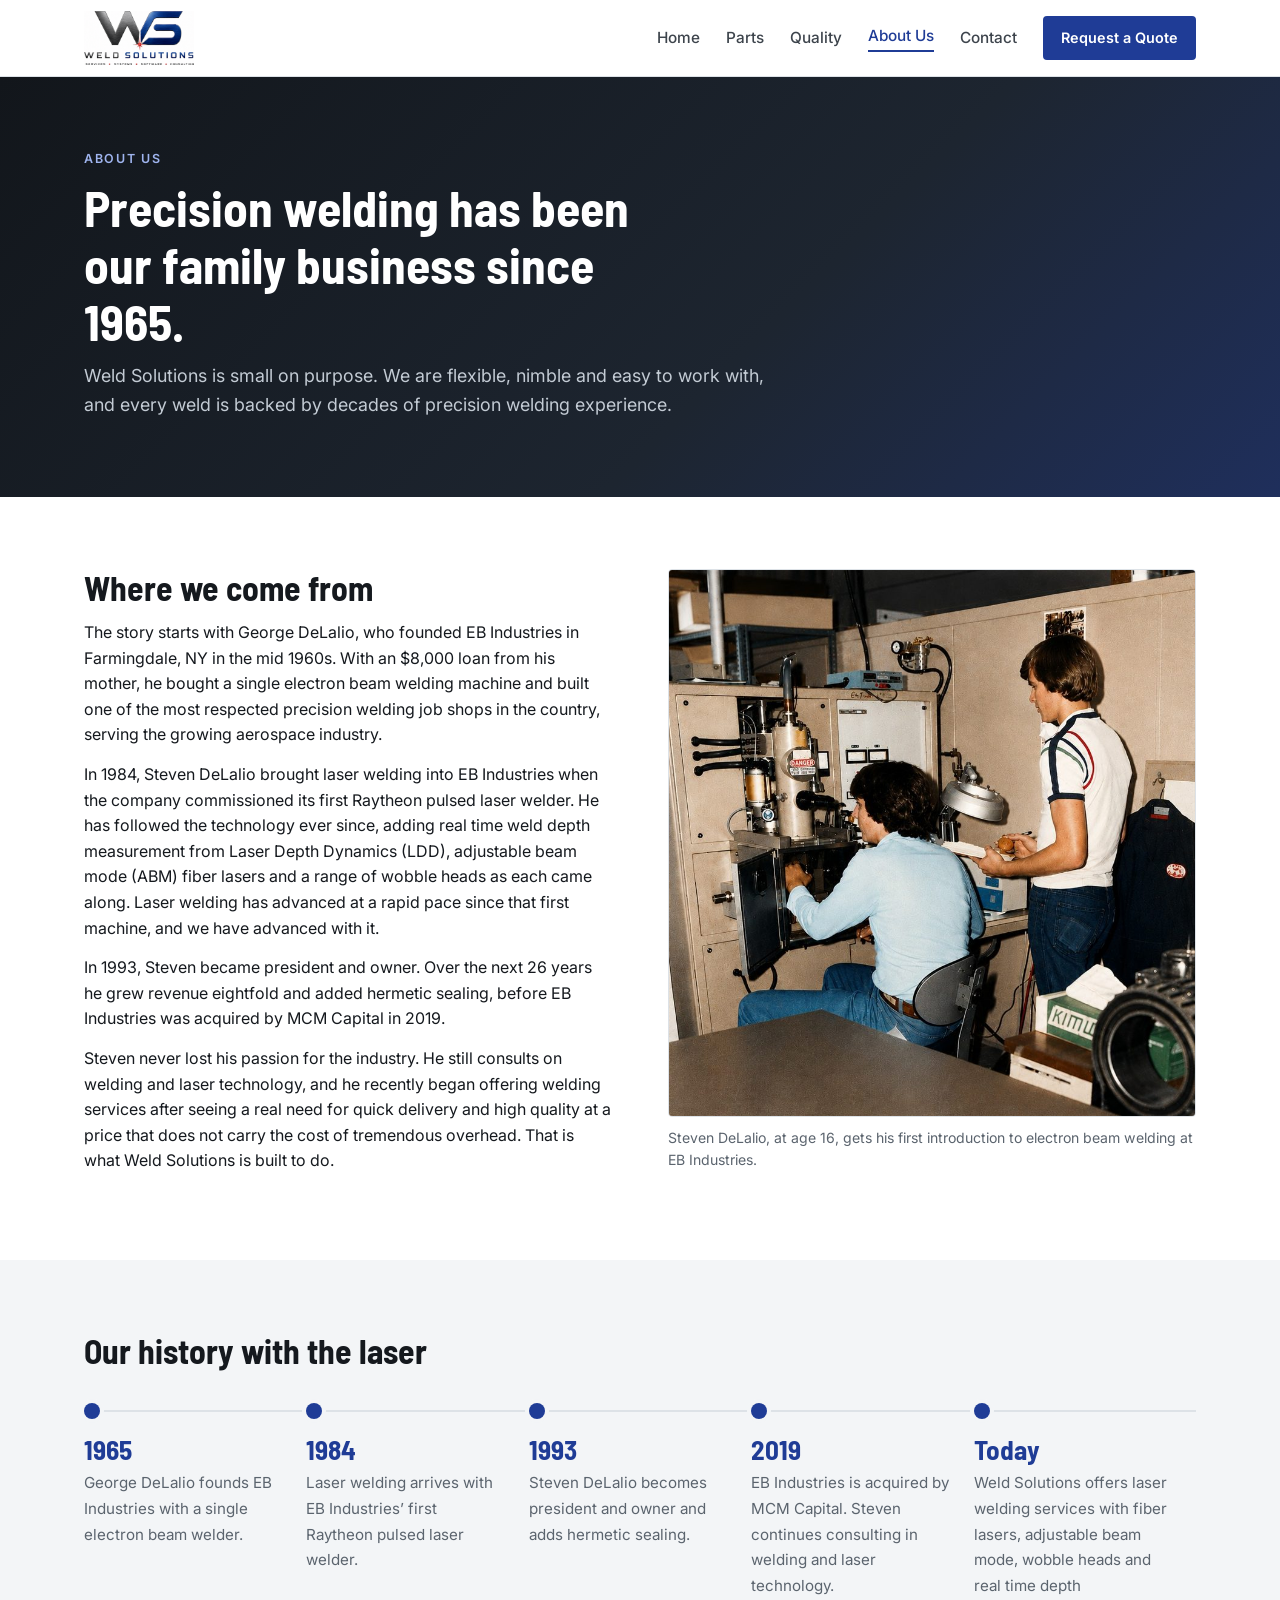
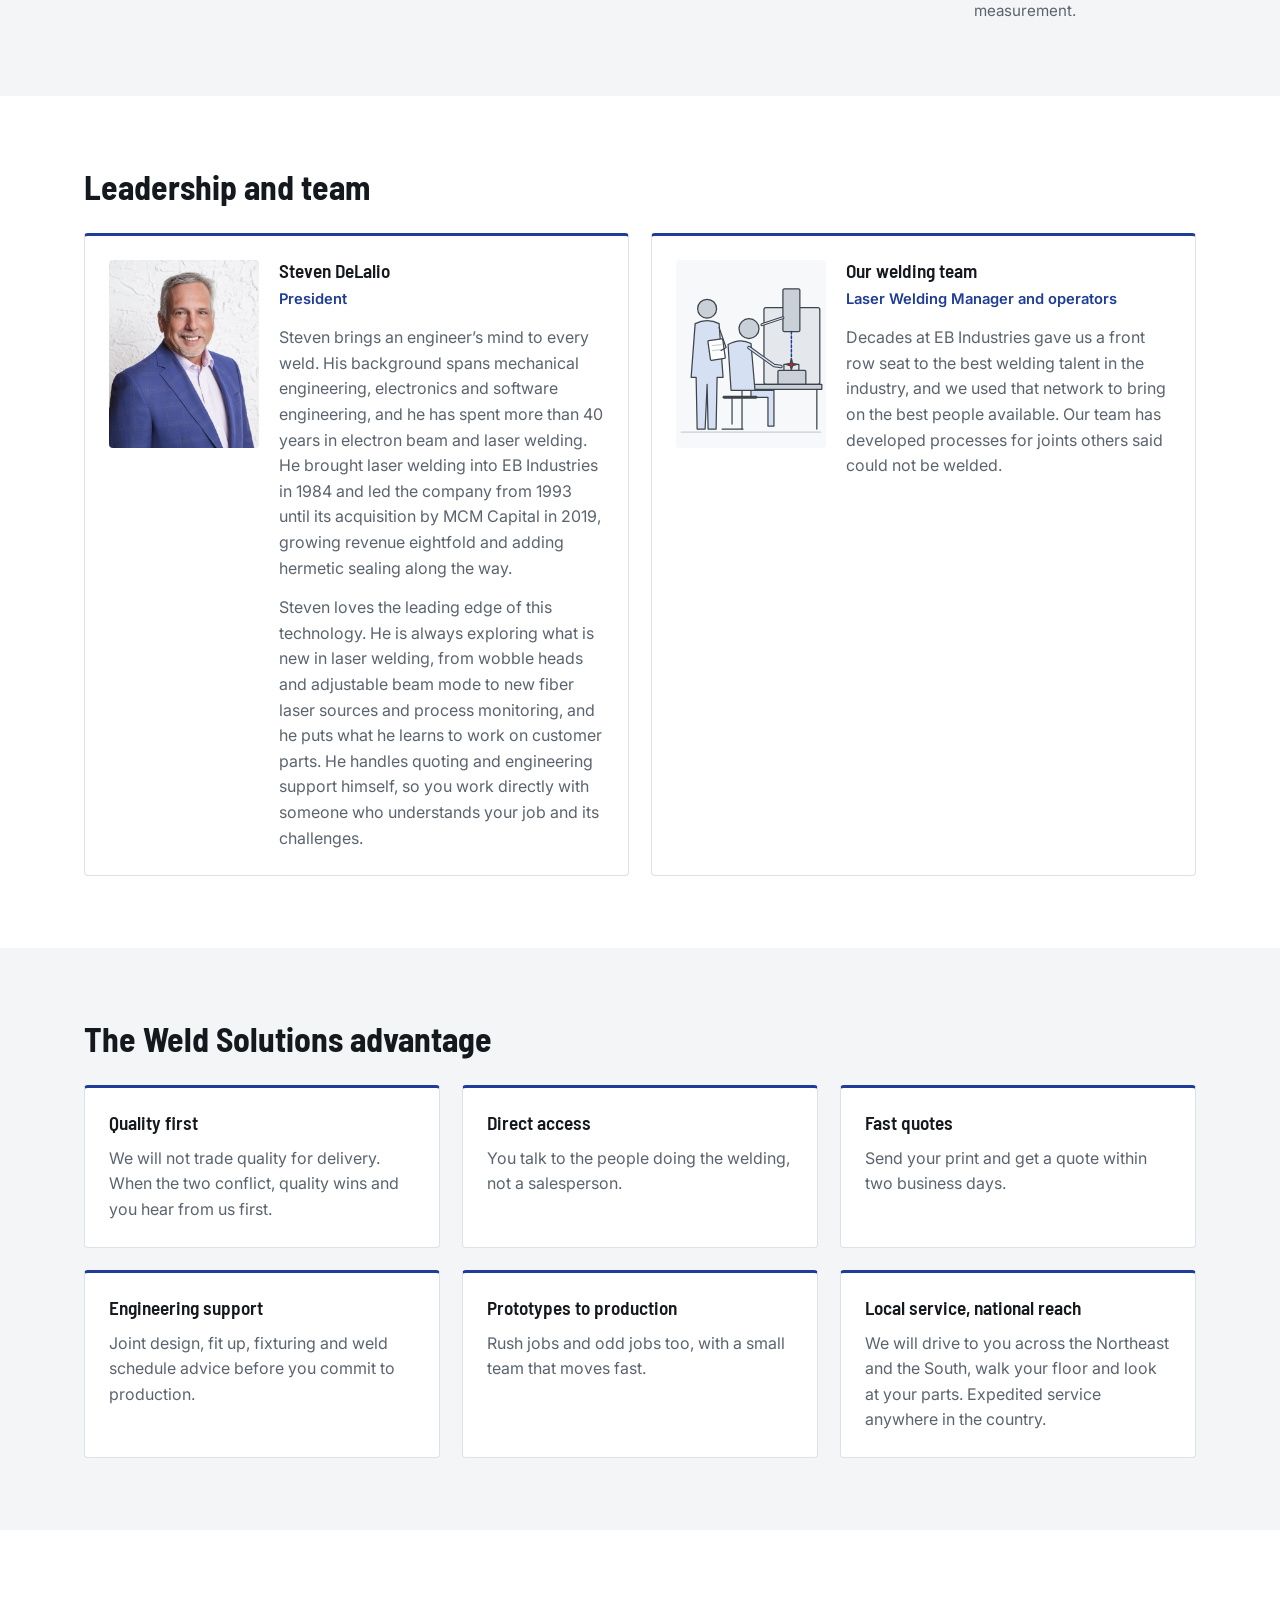
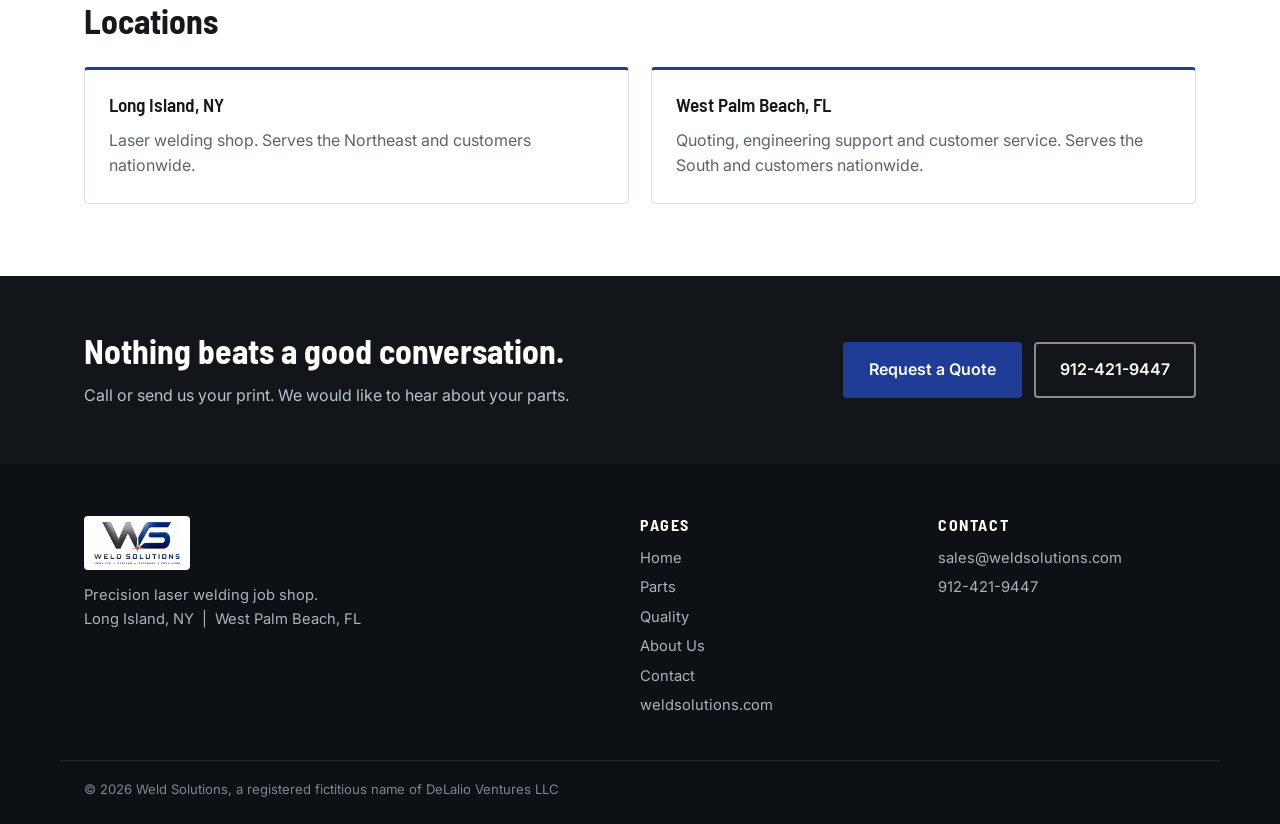
==== commit a59cc78b: "Cross section caption" ====
--- a/about.html
+++ b/about.html
@@ -60,7 +60,7 @@
         <h3>Steven DeLalio</h3>
         <p class="role">President</p>
         <p>Steven brings an engineer&rsquo;s mind to every weld. His background spans mechanical engineering, electronics and software engineering, and he has spent more than 40 years in electron beam and laser welding. He brought laser welding into EB Industries in 1984 and led the company from 1993 until its acquisition by MCM Capital in 2019, growing revenue eightfold and adding hermetic sealing along the way.</p>
-        <p>Steven loves the leading edge of this technology. He is always exploring what is new in laser welding, from wobble heads and adjustable beam mode to new fiber laser sources and process monitoring, and he puts what he learns to work on customer parts. He handles quoting and engineering support himself, so you work directly with someone who understands your joint.</p>
+        <p>Steven loves the leading edge of this technology. He is always exploring what is new in laser welding, from wobble heads and adjustable beam mode to new fiber laser sources and process monitoring, and he puts what he learns to work on customer parts. He handles quoting and engineering support himself, so you work directly with someone who understands your job and its challenges.</p>
       </div>
     </div>
     <div class="person card">
--- a/styles.css
+++ b/styles.css
@@ -187,3 +187,5 @@
   .timeline li { padding: 0 0 22px 34px; }
 }
 .also { margin-top: 22px; color: var(--muted); }
+.stat-row span { display: block; line-height: 1.45; margin-top: 4px; }
+@media (max-width: 600px) { .stat-row b { font-size: 1.35rem; white-space: nowrap; } .stat-row div { padding: 20px 14px; } }
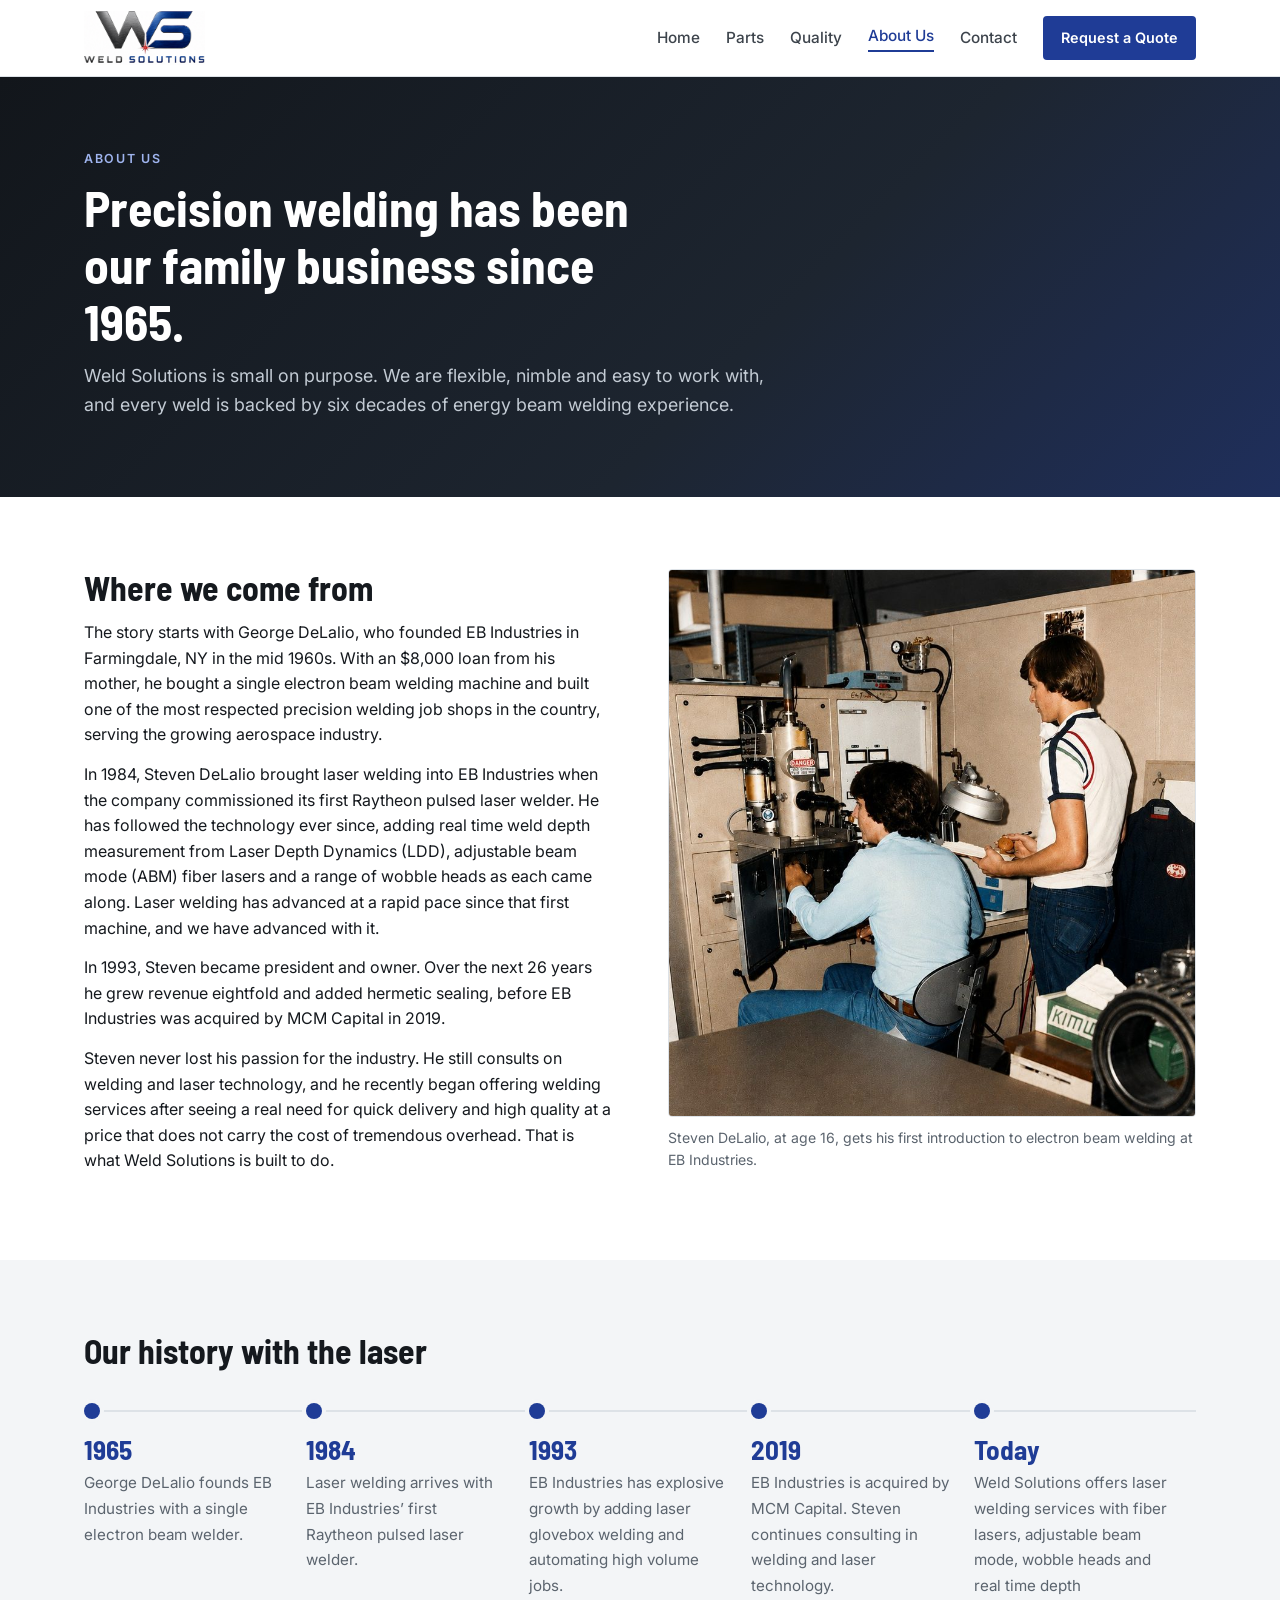
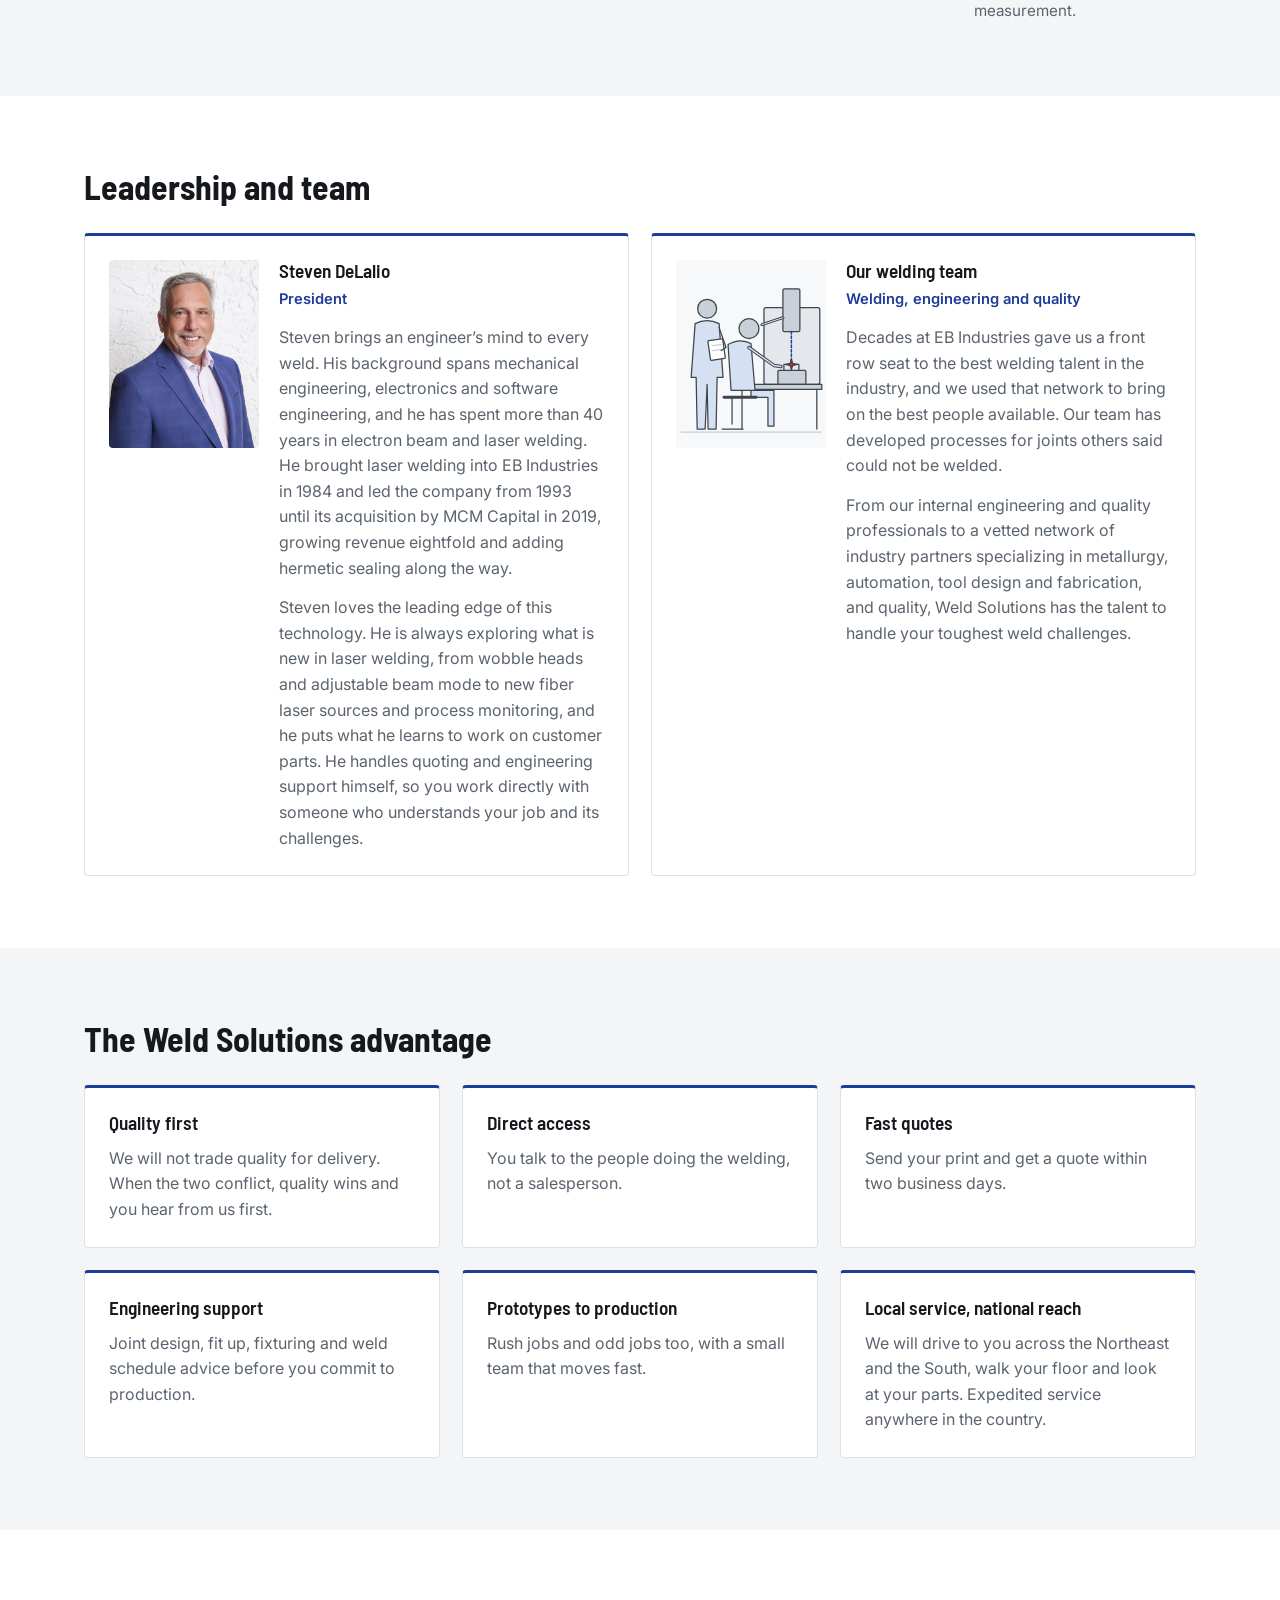
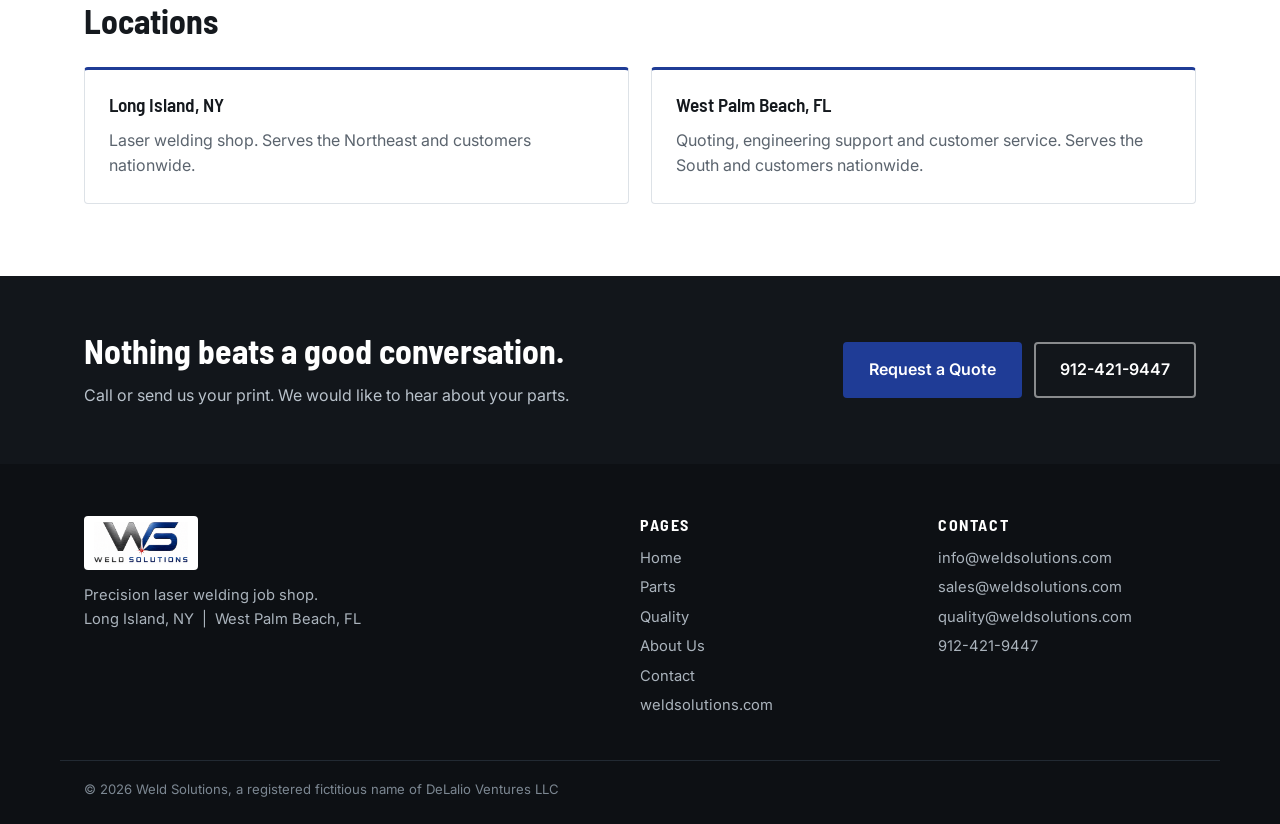
==== commit 2765bfb3: "Quality glossary, about page updates, logo, emails" ====
--- a/about.html
+++ b/about.html
@@ -13,7 +13,7 @@
 <body>
 <header class="site">
   <div class="wrap bar">
-    <a class="logo" href="index.html"><img src="images/ws-logo.png" alt="Weld Solutions"></a>
+    <a class="logo" href="index.html"><img src="images/ws-logo-site.png" alt="Weld Solutions"></a>
     <button class="menu-btn" aria-label="Menu" onclick="document.body.classList.toggle('nav-open')">&#9776;</button>
     <nav><a href="index.html">Home</a><a href="parts.html">Parts</a><a href="quality.html">Quality</a><a href="about.html" class="on" aria-current="page">About Us</a><a href="contact.html">Contact</a><a class="btn small" href="contact.html">Request a Quote</a></nav>
   </div>
@@ -23,7 +23,7 @@
 <section class="page-head"><div class="wrap">
   <p class="eyebrow">About us</p>
   <h1>Precision welding has been our family business since 1965.</h1>
-  <p class="lead">Weld Solutions is small on purpose. We are flexible, nimble and easy to work with, and every weld is backed by decades of precision welding experience.</p>
+  <p class="lead">Weld Solutions is small on purpose. We are flexible, nimble and easy to work with, and every weld is backed by six decades of energy beam welding experience.</p>
 </div></section>
 
 <section><div class="wrap split">
@@ -45,7 +45,7 @@
   <ol class="timeline">
     <li><b>1965</b><span>George DeLalio founds EB Industries with a single electron beam welder.</span></li>
     <li><b>1984</b><span>Laser welding arrives with EB Industries&rsquo; first Raytheon pulsed laser welder.</span></li>
-    <li><b>1993</b><span>Steven DeLalio becomes president and owner and adds hermetic sealing.</span></li>
+    <li><b>1993</b><span>EB Industries has explosive growth by adding laser glovebox welding and automating high volume jobs.</span></li>
     <li><b>2019</b><span>EB Industries is acquired by MCM Capital. Steven continues consulting in welding and laser technology.</span></li>
     <li><b>Today</b><span>Weld Solutions offers laser welding services with fiber lasers, adjustable beam mode, wobble heads and real time depth measurement.</span></li>
   </ol>
@@ -67,8 +67,9 @@
       <img src="images/welding-team.svg" alt="Laser welding technicians at a welding workstation" class="team-art">
       <div>
         <h3>Our welding team</h3>
-        <p class="role">Laser Welding Manager and operators</p>
+        <p class="role">Welding, engineering and quality</p>
         <p>Decades at EB Industries gave us a front row seat to the best welding talent in the industry, and we used that network to bring on the best people available. Our team has developed processes for joints others said could not be welded.</p>
+        <p>From our internal engineering and quality professionals to a vetted network of industry partners specializing in metallurgy, automation, tool design and fabrication, and quality, Weld Solutions has the talent to handle your toughest weld challenges.</p>
       </div>
     </div>
   </div>
@@ -102,7 +103,7 @@
 <footer class="site">
   <div class="wrap foot">
     <div>
-      <img src="images/ws-logo.png" alt="Weld Solutions" class="flogo">
+      <img src="images/ws-logo-site.png" alt="Weld Solutions" class="flogo">
       <p>Precision laser welding job shop.<br>Long Island, NY &nbsp;|&nbsp; West Palm Beach, FL</p>
     </div>
     <div>
@@ -112,7 +113,9 @@
     </div>
     <div>
       <h4>Contact</h4>
+      <a href="mailto:info@weldsolutions.com">info@weldsolutions.com</a>
       <a href="mailto:sales@weldsolutions.com">sales@weldsolutions.com</a>
+      <a href="mailto:quality@weldsolutions.com">quality@weldsolutions.com</a>
       <a href="tel:+19124219447">912-421-9447</a>
     </div>
   </div>
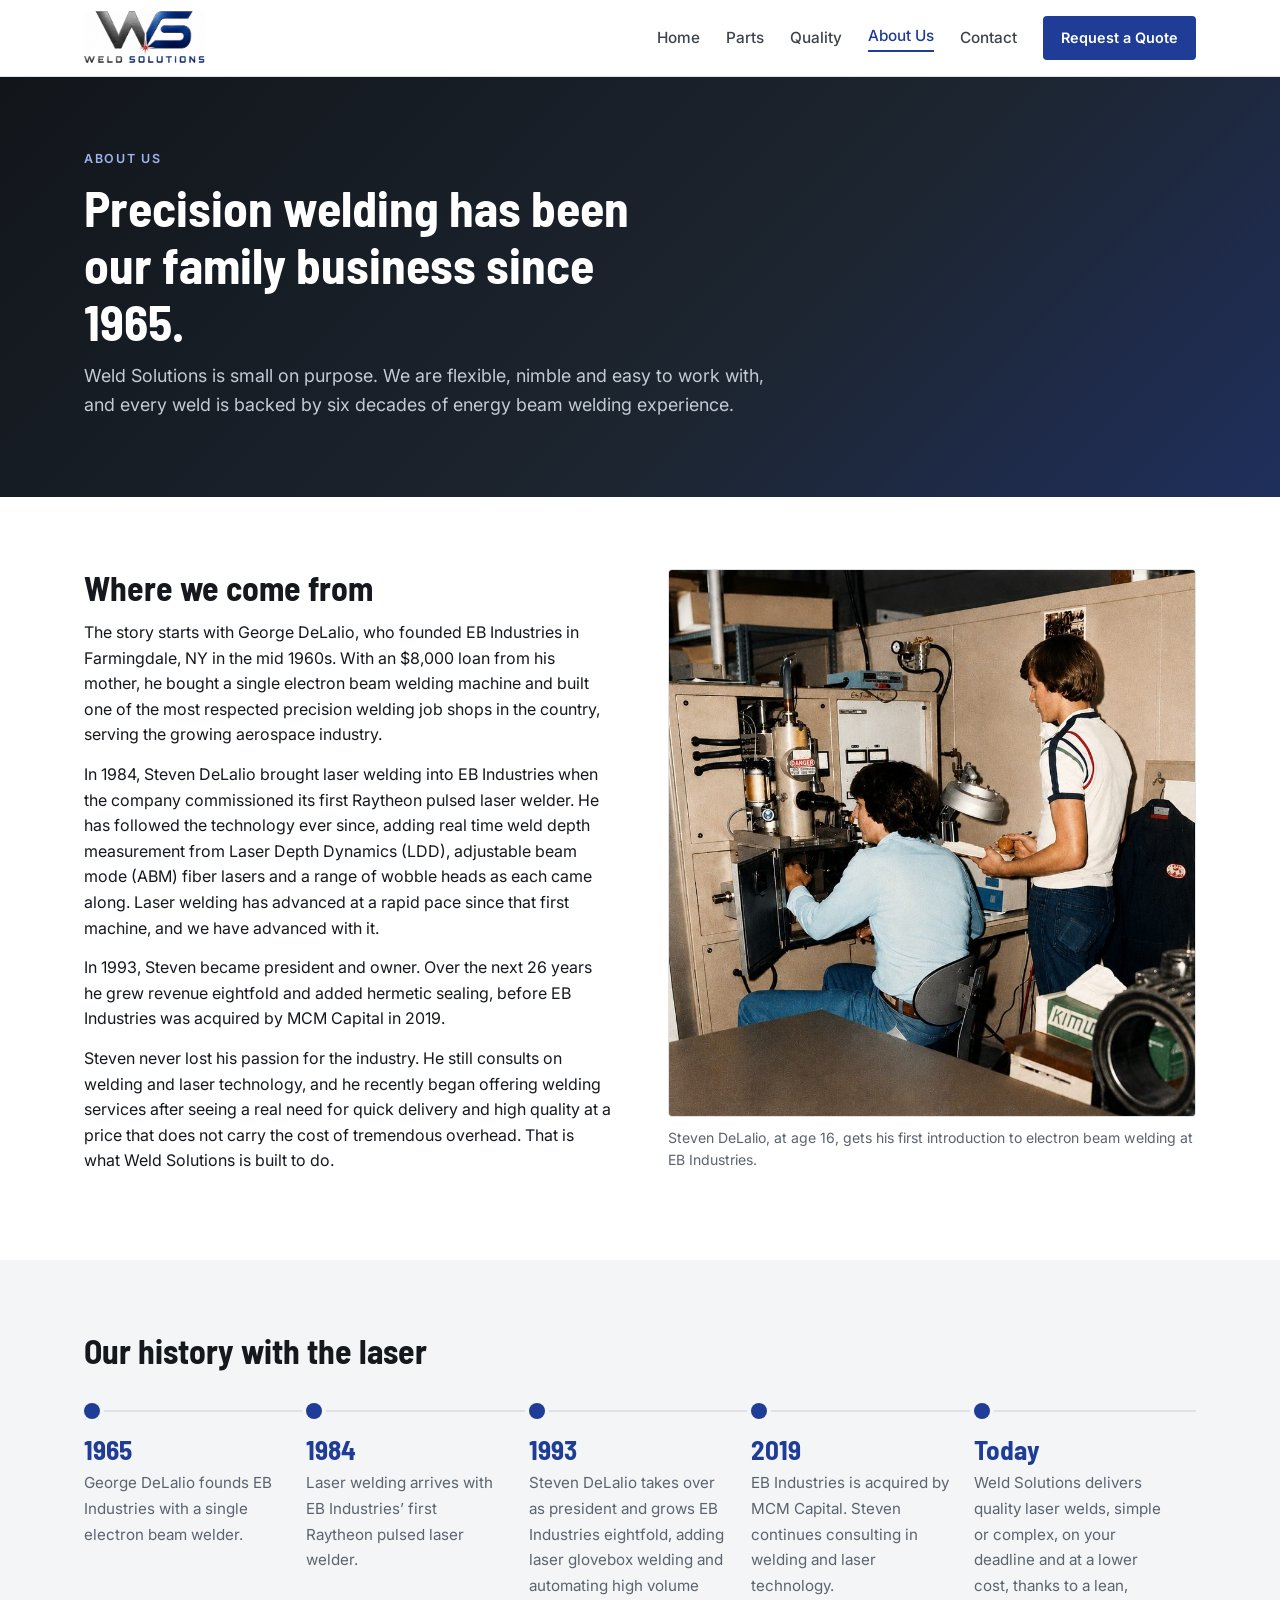
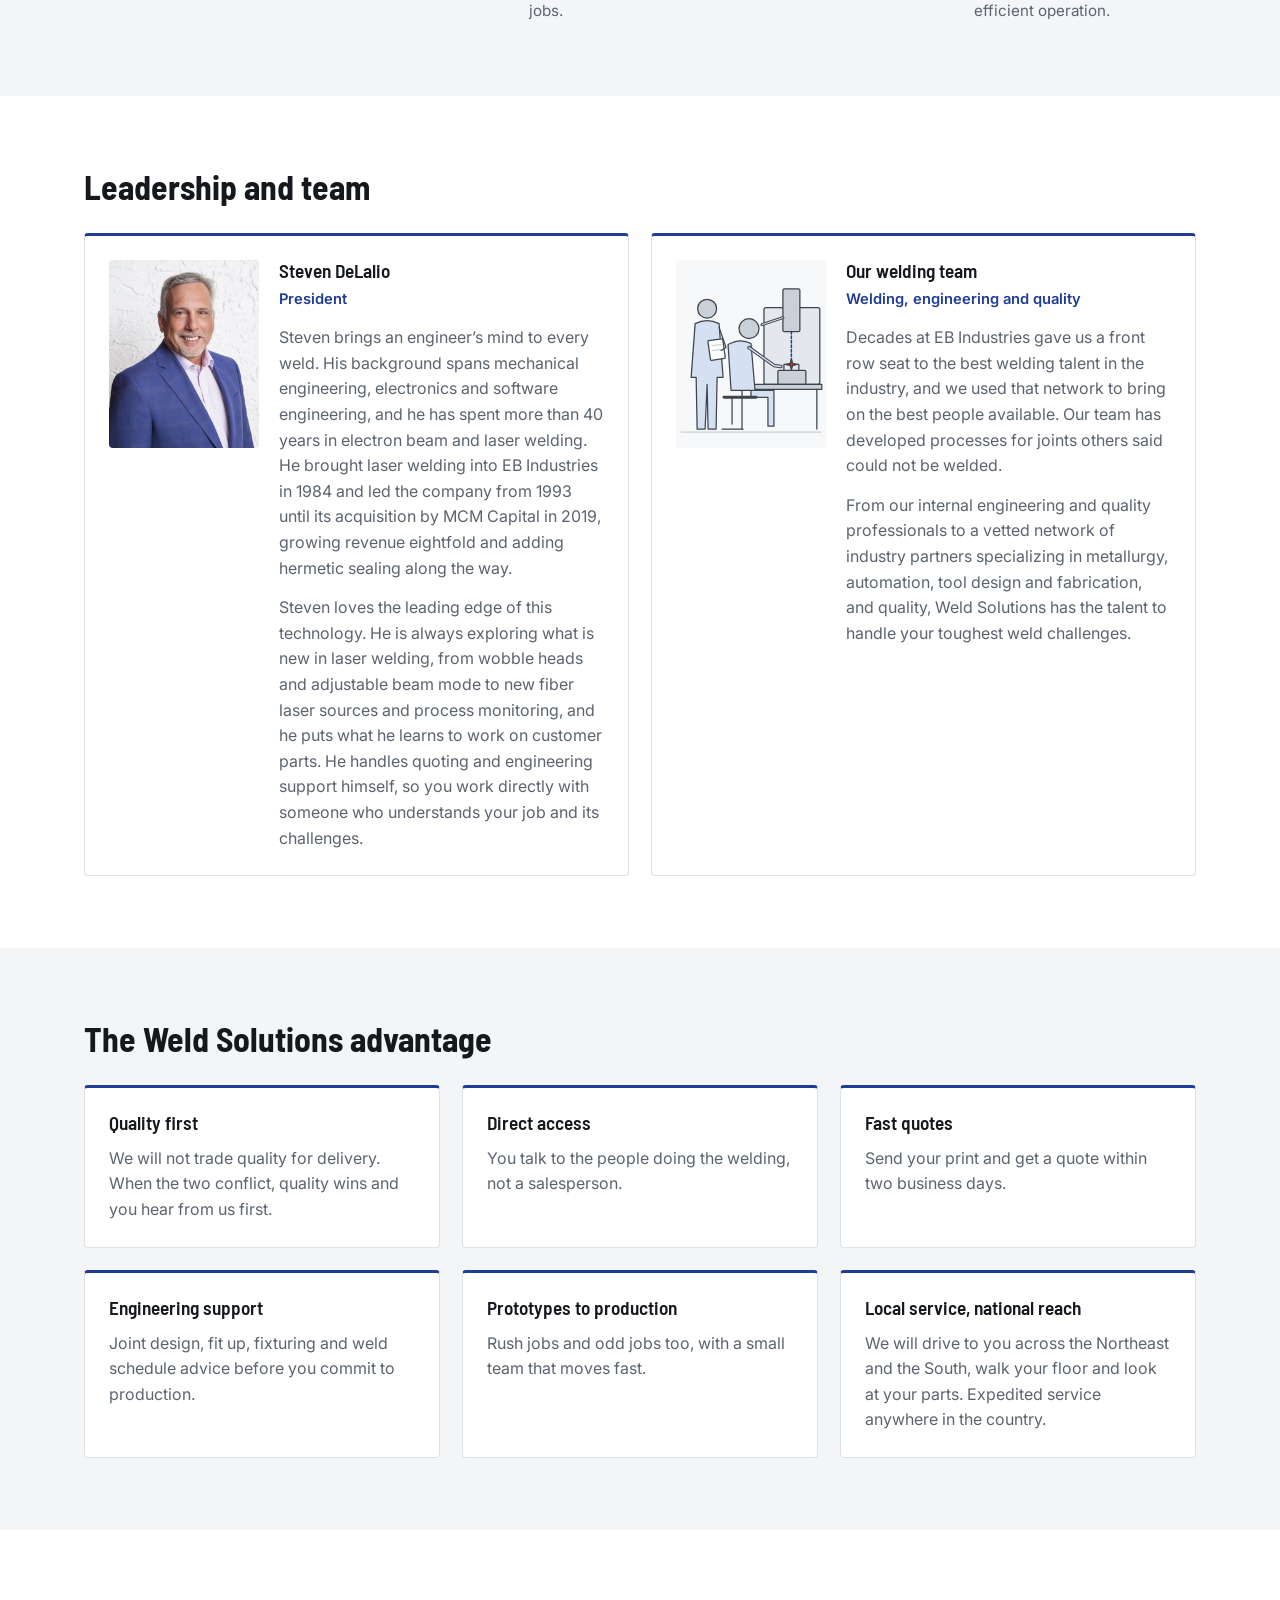
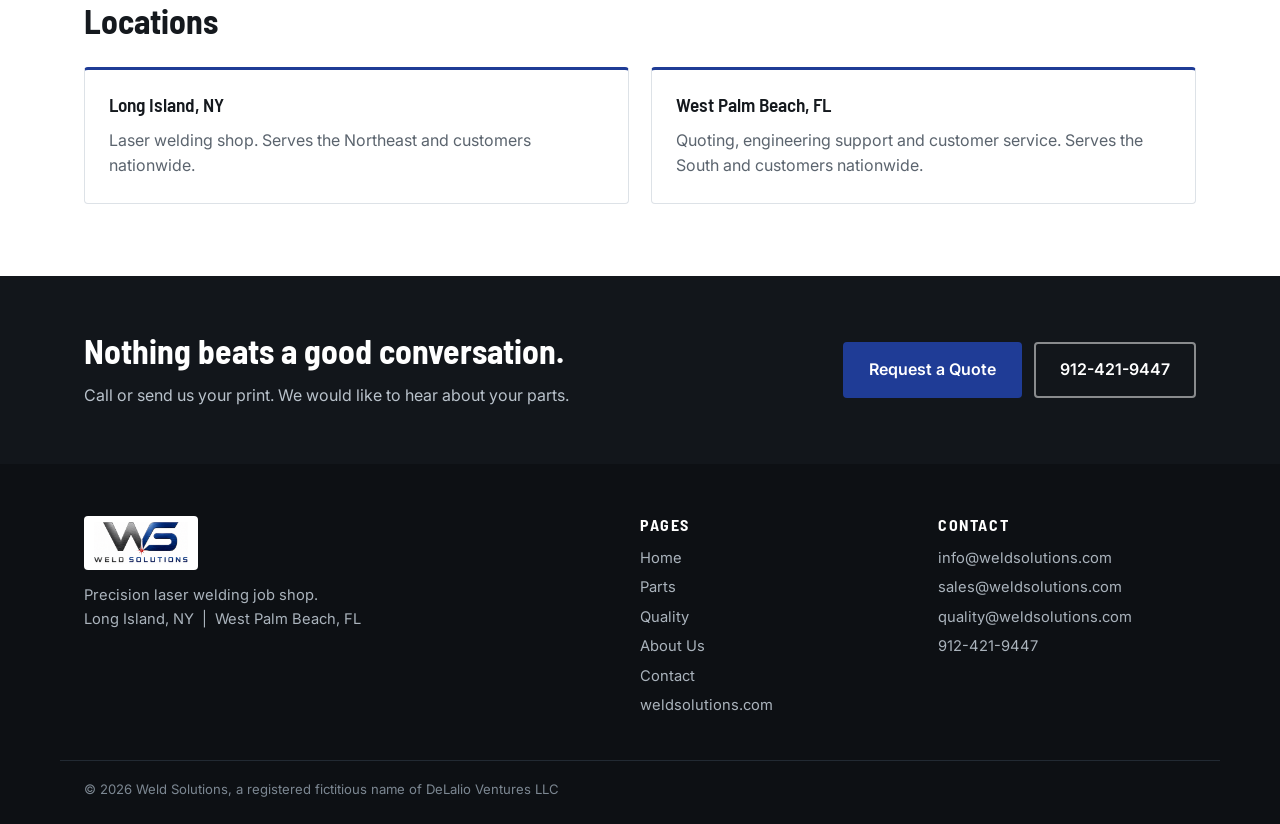
==== commit 3f283b5c: "Quality glossary, about page updates, logo, emails" ====
--- a/about.html
+++ b/about.html
@@ -45,9 +45,9 @@
   <ol class="timeline">
     <li><b>1965</b><span>George DeLalio founds EB Industries with a single electron beam welder.</span></li>
     <li><b>1984</b><span>Laser welding arrives with EB Industries&rsquo; first Raytheon pulsed laser welder.</span></li>
-    <li><b>1993</b><span>EB Industries has explosive growth by adding laser glovebox welding and automating high volume jobs.</span></li>
+    <li><b>1993</b><span>Steven DeLalio takes over as president and grows EB Industries eightfold, adding laser glovebox welding and automating high volume jobs.</span></li>
     <li><b>2019</b><span>EB Industries is acquired by MCM Capital. Steven continues consulting in welding and laser technology.</span></li>
-    <li><b>Today</b><span>Weld Solutions offers laser welding services with fiber lasers, adjustable beam mode, wobble heads and real time depth measurement.</span></li>
+    <li><b>Today</b><span>Weld Solutions delivers quality laser welds, simple or complex, on your deadline and at a lower cost, thanks to a lean, efficient operation.</span></li>
   </ol>
 </div></section>
 
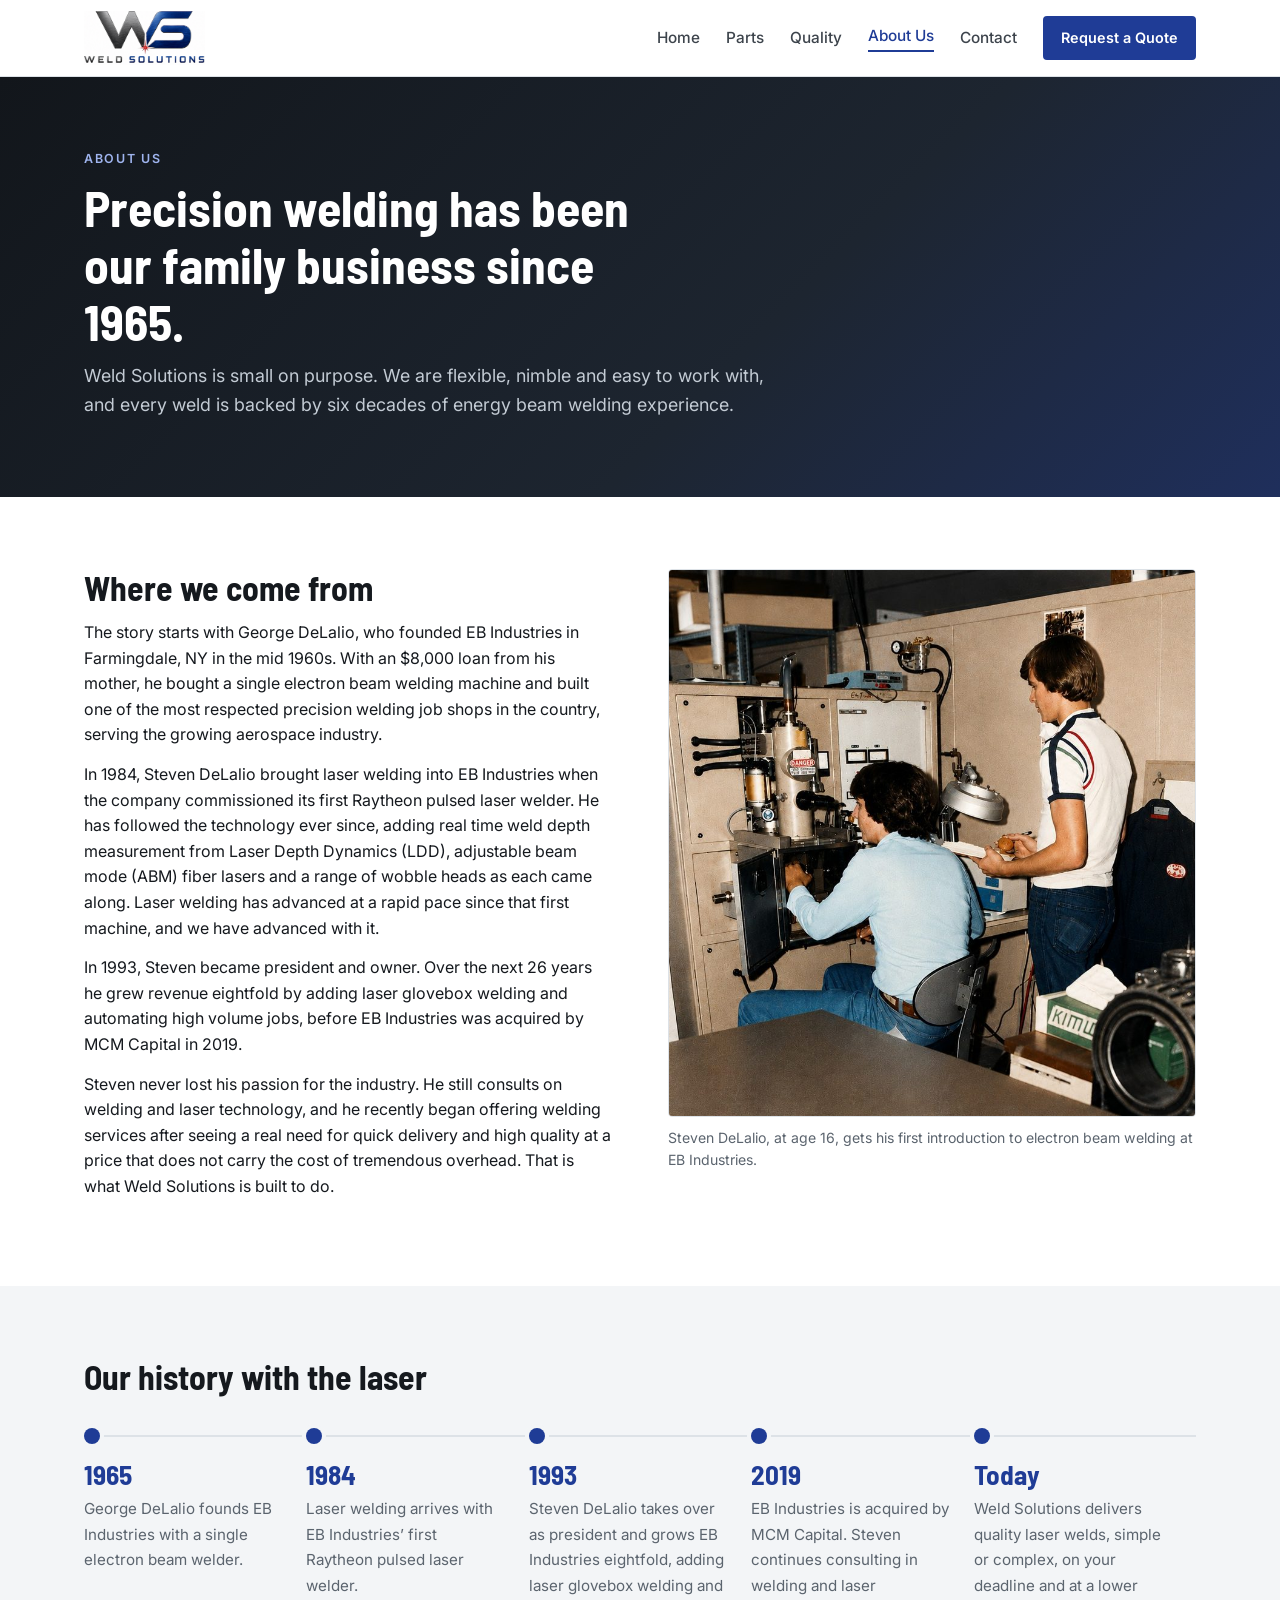
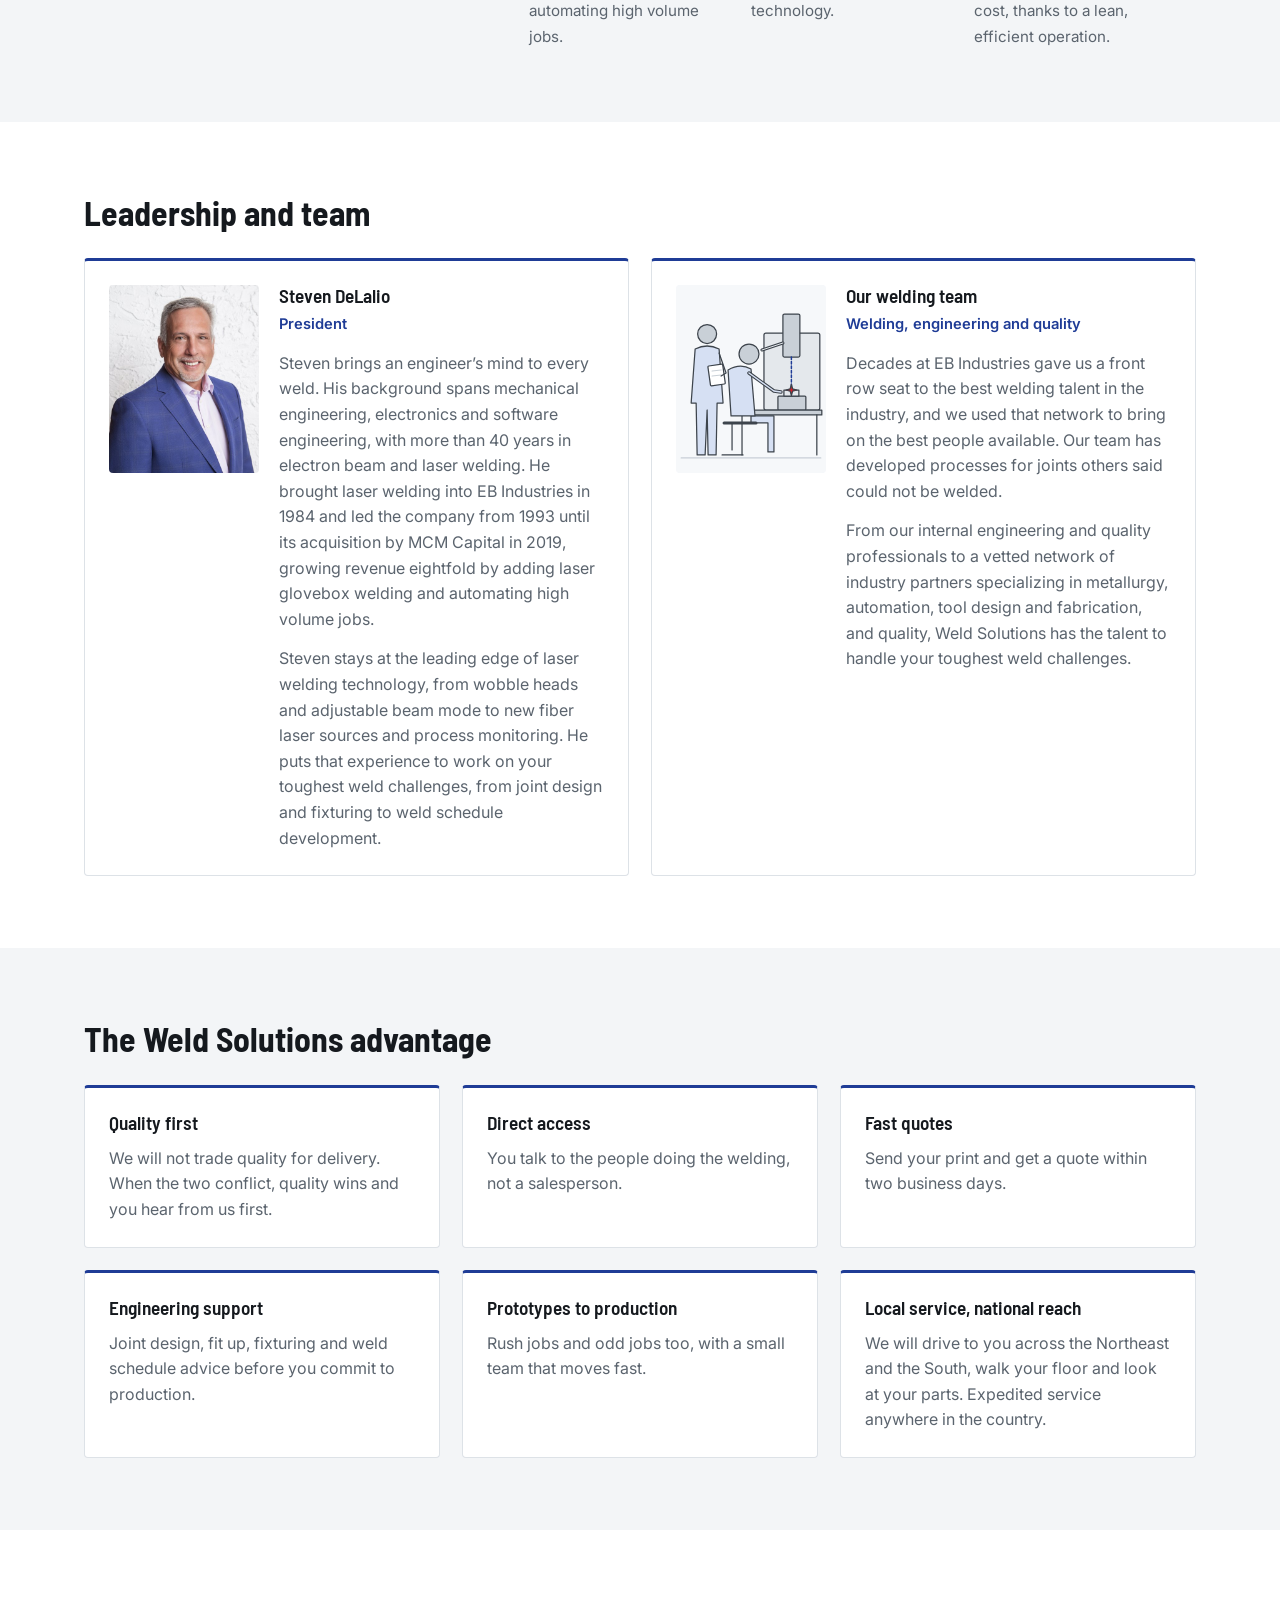
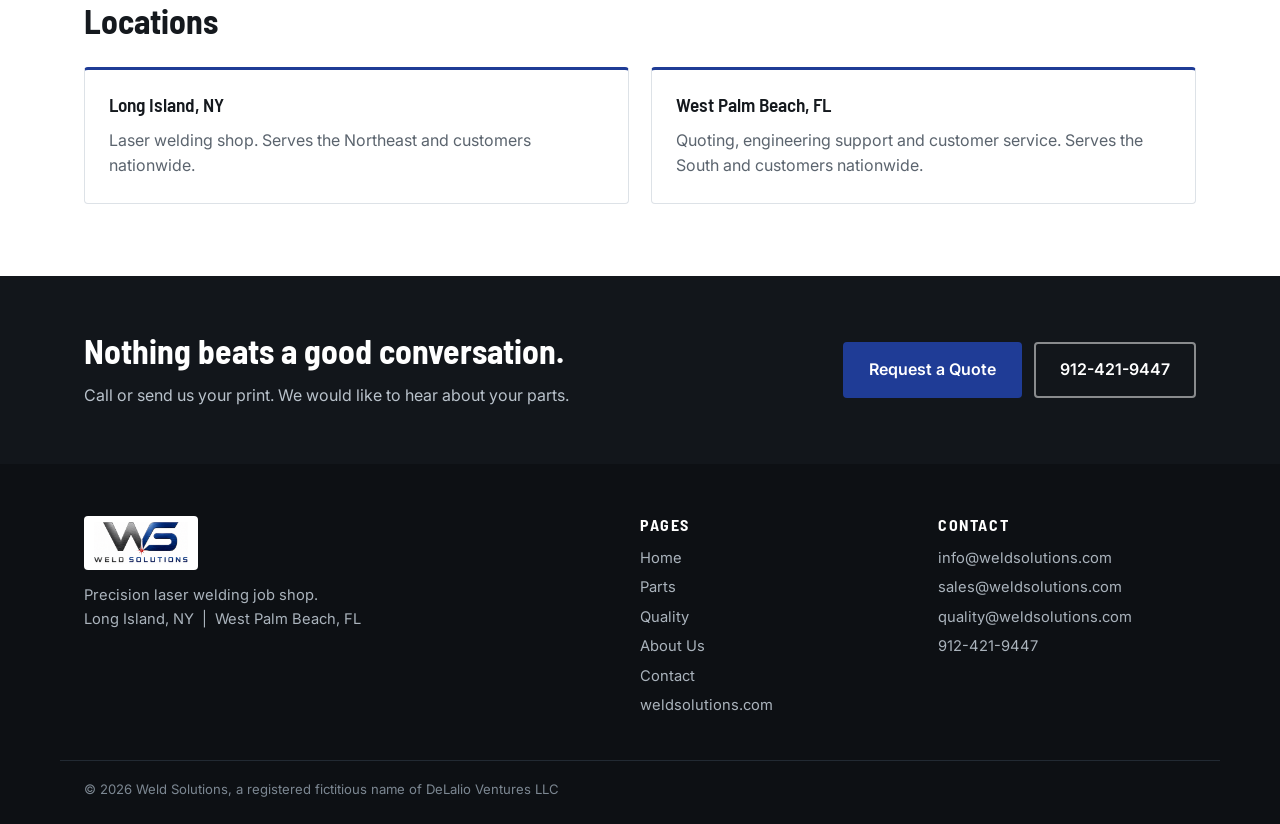
==== commit b116c6f1: "Update Steven bio" ====
--- a/about.html
+++ b/about.html
@@ -31,7 +31,7 @@
     <h2>Where we come from</h2>
     <p>The story starts with George DeLalio, who founded EB Industries in Farmingdale, NY in the mid 1960s. With an $8,000 loan from his mother, he bought a single electron beam welding machine and built one of the most respected precision welding job shops in the country, serving the growing aerospace industry.</p>
     <p>In 1984, Steven DeLalio brought laser welding into EB Industries when the company commissioned its first Raytheon pulsed laser welder. He has followed the technology ever since, adding real time weld depth measurement from Laser Depth Dynamics (LDD), adjustable beam mode (ABM) fiber lasers and a range of wobble heads as each came along. Laser welding has advanced at a rapid pace since that first machine, and we have advanced with it.</p>
-    <p>In 1993, Steven became president and owner. Over the next 26 years he grew revenue eightfold and added hermetic sealing, before EB Industries was acquired by MCM Capital in 2019.</p>
+    <p>In 1993, Steven became president and owner. Over the next 26 years he grew revenue eightfold by adding laser glovebox welding and automating high volume jobs, before EB Industries was acquired by MCM Capital in 2019.</p>
     <p>Steven never lost his passion for the industry. He still consults on welding and laser technology, and he recently began offering welding services after seeing a real need for quick delivery and high quality at a price that does not carry the cost of tremendous overhead. That is what Weld Solutions is built to do.</p>
   </div>
   <figure class="fig">
@@ -59,8 +59,8 @@
       <div>
         <h3>Steven DeLalio</h3>
         <p class="role">President</p>
-        <p>Steven brings an engineer&rsquo;s mind to every weld. His background spans mechanical engineering, electronics and software engineering, and he has spent more than 40 years in electron beam and laser welding. He brought laser welding into EB Industries in 1984 and led the company from 1993 until its acquisition by MCM Capital in 2019, growing revenue eightfold and adding hermetic sealing along the way.</p>
-        <p>Steven loves the leading edge of this technology. He is always exploring what is new in laser welding, from wobble heads and adjustable beam mode to new fiber laser sources and process monitoring, and he puts what he learns to work on customer parts. He handles quoting and engineering support himself, so you work directly with someone who understands your job and its challenges.</p>
+        <p>Steven brings an engineer&rsquo;s mind to every weld. His background spans mechanical engineering, electronics and software engineering, with more than 40 years in electron beam and laser welding. He brought laser welding into EB Industries in 1984 and led the company from 1993 until its acquisition by MCM Capital in 2019, growing revenue eightfold by adding laser glovebox welding and automating high volume jobs.</p>
+        <p>Steven stays at the leading edge of laser welding technology, from wobble heads and adjustable beam mode to new fiber laser sources and process monitoring. He puts that experience to work on your toughest weld challenges, from joint design and fixturing to weld schedule development.</p>
       </div>
     </div>
     <div class="person card">
